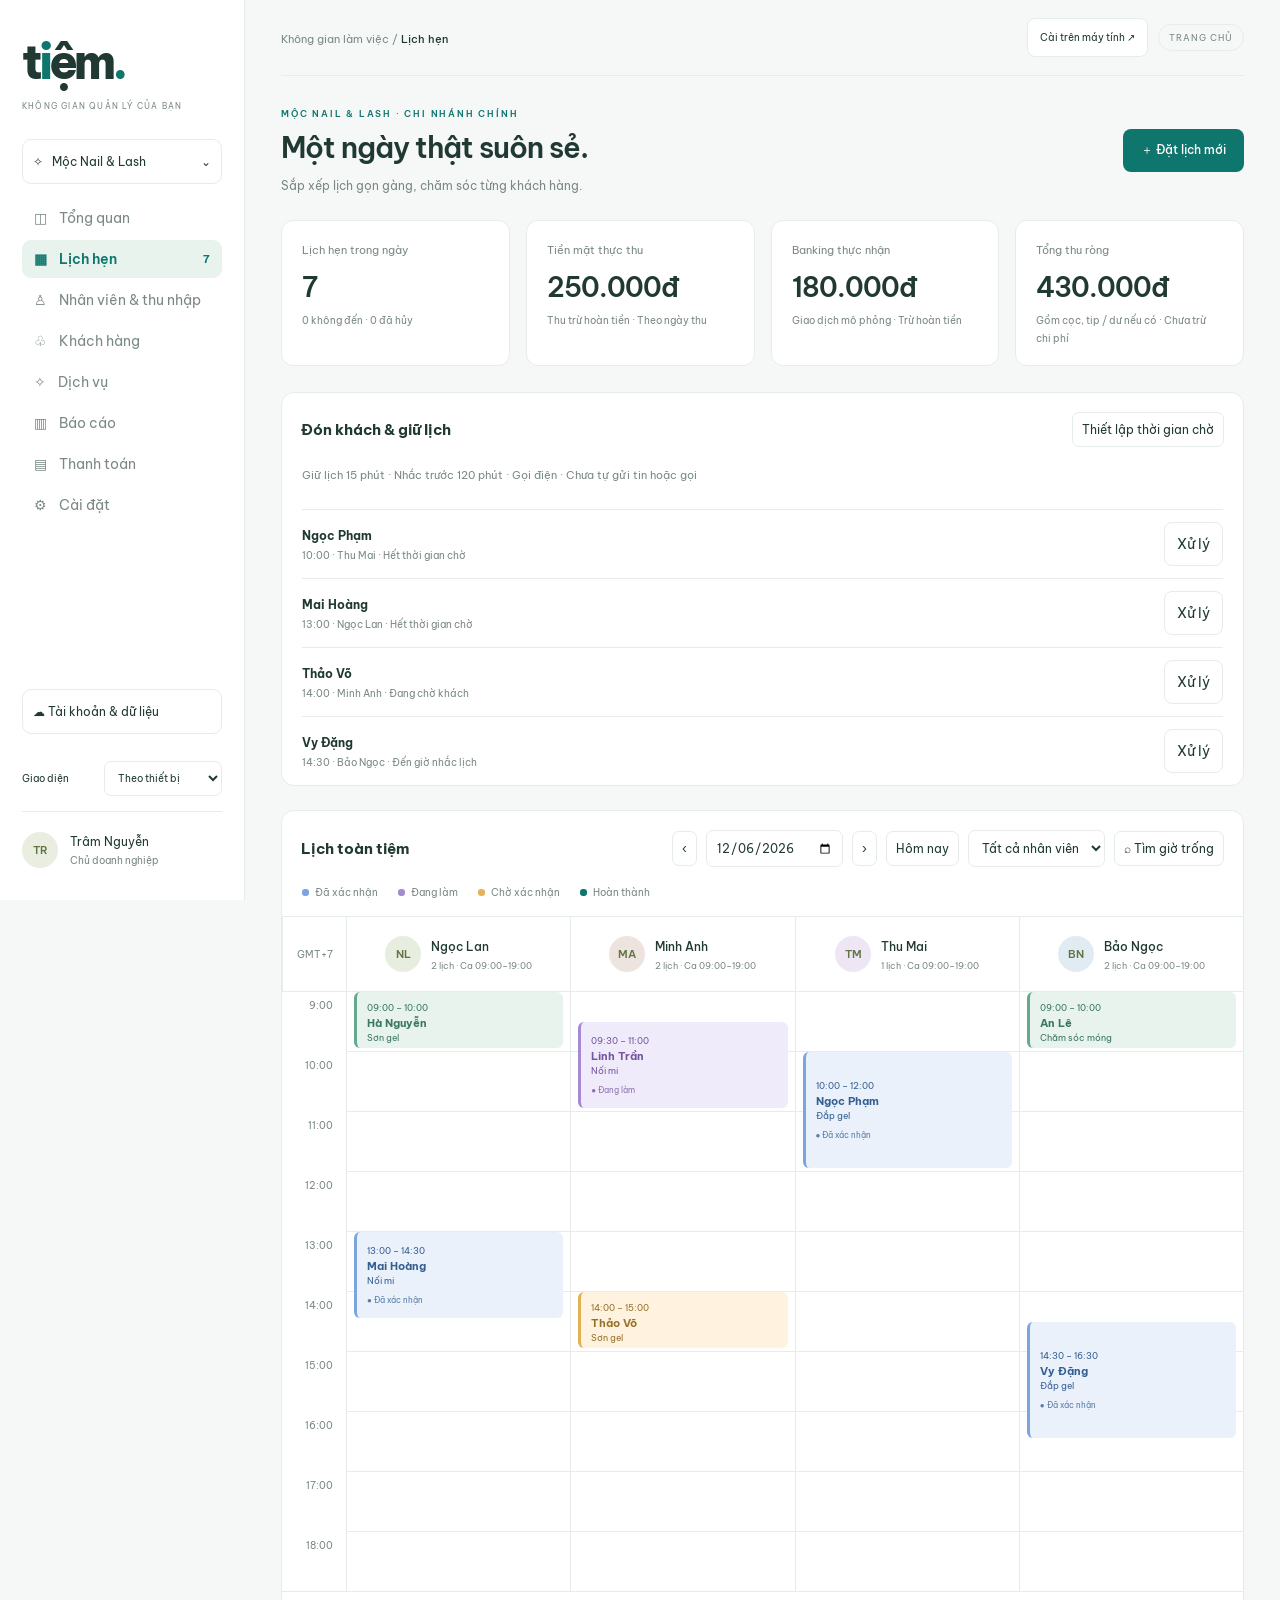
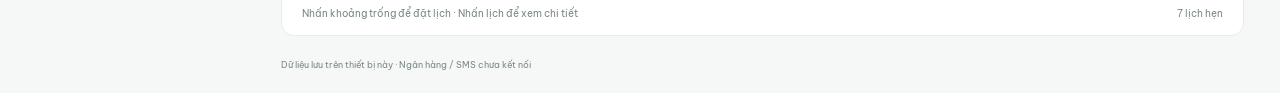
==== public/app.html @ 752a95eb "chore: snapshot before UI/UX redesign" ====
<!doctype html><html lang="vi"><head><meta charset="utf-8"><meta name="viewport" content="width=device-width,initial-scale=1"><meta name="theme-color" content="#0f766e"><link rel="manifest" href="manifest.webmanifest"><link rel="icon" href="icon.svg"><title>Tiệm — Lịch hẹn & vận hành</title><link href="https://fonts.googleapis.com/css2?family=Be+Vietnam+Pro:wght@400;500;600;700;800&display=swap" rel="stylesheet"><link rel="stylesheet" href="style.css"></head><body><aside><a class="brand" href="index.html">t<span>i</span>ệm<span class="dot">.</span></a><small>KHÔNG GIAN QUẢN LÝ CỦA BẠN</small><button class="shop" id="settings">✧ &nbsp; Mộc Nail & Lash <span>⌄</span></button><nav><button data-view="overview">◫ <span>Tổng quan</span></button><button data-view="calendar" class="active">▦ <span>Lịch hẹn</span><b id="count"></b></button><button data-view="staff">♙ <span>Nhân viên & thu nhập</span></button><button data-view="customers">♧ <span>Khách hàng</span></button><button data-view="services">✧ <span>Dịch vụ</span></button><button data-view="reports">▥ <span>Báo cáo</span></button><button data-view="payments">▤ <span>Thanh toán</span></button><button id="openSettings">⚙ <span>Cài đặt</span></button></nav><div class="sidebottom"><button class="shop" id="workspace" style="width:100%;margin-bottom:12px">☁ Tài khoản & dữ liệu</button><div class="help">Một ngày làm việc nhẹ nhàng.<p>Mọi lịch hẹn, cùng một nơi.</p><span>✦</span></div><label>Giao diện <select id="theme"><option value="system">Theo thiết bị</option><option value="light">Sáng</option><option value="dark">Tối</option></select></label><div class="profile"><i>TR</i><div>Trâm Nguyễn<small>Chủ doanh nghiệp</small></div></div></div></aside><main><header><div><span class="crumb">Không gian làm việc / <strong id="breadcrumb">Lịch hẹn</strong></span></div><div style="display:flex;align-items:center;gap:10px"><button type="button" class="secondary" data-install style="font-size:10px">Cài trên máy tính ↗</button><a href="index.html" class="demo" style="text-decoration:none">TRANG CHỦ</a><button class="secondary mobile-account" onclick="document.querySelector('#workspace').click()" aria-label="Tài khoản và dữ liệu">☁</button></div></header><section class="heading"><div><div class="eyebrow">MỘC NAIL & LASH · CHI NHÁNH CHÍNH</div><h1 id="title">Một ngày thật suôn sẻ.</h1><p id="subtitle">Sắp xếp lịch gọn gàng, chăm sóc từng khách hàng.</p></div><button class="primary" id="new">＋ Đặt lịch mới</button></section><div id="content"></div><footer><span id="storageStatus">Dữ liệu trên thiết bị · Chưa kết nối ngân hàng / SMS</span></footer></main><dialog id="modal"><form id="form"><div class="dialoghead"><h2 id="modaltitle">Đặt lịch mới</h2><button type="button" id="close" aria-label="Đóng">✕</button></div><div id="fields"></div><p class="error" id="error" role="alert"></p><div id="actions"></div></form></dialog><script src="app.js"></script><script src="enhancements.js"></script><script src="install.js"></script></body></html>
---- public/style.css ----
:root{--bg:#f6f8f8;--card:#fff;--text:#203932;--muted:#7a8984;--line:#e6ece9;--green:#0f766e;--soft:#e8f3ee;--blue:#eaf1fb;--purple:#f0ebfa;--amber:#fff3df;--shadow:0 12px 50px #15382e0d}*{box-sizing:border-box}body{margin:0;background:var(--bg);color:var(--text);font:14px 'Be Vietnam Pro',sans-serif}button,input,select{font:inherit}button{cursor:pointer;color:inherit}button:focus-visible,a:focus-visible,input:focus-visible,select:focus-visible{outline:3px solid #48b2a9;outline-offset:3px}aside{position:fixed;inset:0 auto 0 0;width:245px;background:var(--card);border-right:1px solid var(--line);padding:32px 22px;display:flex;flex-direction:column}.brand{font-size:47px;font-weight:800;letter-spacing:-4px;text-decoration:none;color:var(--text)}.brand span{color:var(--green)}aside>small{font-size:8px;letter-spacing:1.2px;color:var(--muted);margin:10px 0 28px}.shop{padding:14px 10px;border:1px solid var(--line);background:var(--card);border-radius:9px;font-size:12px;text-align:left}.shop span{float:right}nav{margin-top:28px;display:grid;gap:8px}nav button{border:0;border-radius:9px;background:transparent;text-align:left;padding:14px 12px;display:flex;align-items:center;gap:12px;color:var(--muted)}nav button.active{background:var(--soft);color:var(--green);font-weight:600}nav b{margin-left:auto;font-size:11px}.sidebottom{margin-top:auto;padding-top:30px}.help{position:relative;background:var(--soft);padding:18px 14px;border-radius:12px;font-size:11px}.help p{font-size:10px;color:var(--muted)}.help>span{position:absolute;right:12px;bottom:10px;font-size:25px;color:var(--green)}.sidebottom label{display:flex;justify-content:space-between;font-size:10px;margin:24px 0;align-items:center}.sidebottom select{width:118px;font-size:10px}.profile{display:flex;gap:12px;align-items:center;border-top:1px solid var(--line);padding-top:20px;font-size:12px}.profile small{display:block;font-size:10px;color:var(--muted);margin-top:5px}i.avatar,.profile i{display:inline-grid;place-items:center;border-radius:50%;width:36px;height:36px;font-style:normal;background:#e9eee0;color:#637444;font-size:11px;font-weight:600}main{margin-left:245px;padding:0 36px}header{height:76px;border-bottom:1px solid var(--line);display:flex;align-items:center;justify-content:space-between}.crumb{color:var(--muted);font-size:11px}.crumb strong{color:var(--text);font-weight:500}.demo{font-size:9px;letter-spacing:1px;border:1px solid var(--line);padding:7px 10px;border-radius:20px;color:var(--muted)}.heading{display:flex;justify-content:space-between;align-items:center;padding:32px 0 27px}.eyebrow{font-size:9px;letter-spacing:1.8px;color:var(--green);font-weight:600}h1{font-size:29px;letter-spacing:-1px;font-weight:600;margin:10px 0}.heading p{color:var(--muted);font-size:12px;margin-bottom:0}.primary{background:var(--green);color:white;border:0;border-radius:8px;padding:13px 18px;font-size:12px;font-weight:500}.stats{display:grid;grid-template-columns:repeat(4,1fr);gap:16px;margin-bottom:26px}.stat{background:var(--card);border:1px solid var(--line);border-radius:12px;padding:19px 20px}.stat>span{font-size:11px;color:var(--muted)}.stat strong{display:block;font-size:27px;letter-spacing:-1px;margin:12px 0 6px;font-weight:600}.stat small{font-size:10px;color:var(--muted)}.stat .trend{color:var(--green)}.panel{background:var(--card);border:1px solid var(--line);border-radius:13px;overflow:hidden}.toolbar{display:flex;align-items:center;gap:9px;padding:19px;flex-wrap:wrap}.toolbar h2{font-size:15px;margin:0 auto 0 0}.toolbar button,.toolbar input,.toolbar select,select,input{border:1px solid var(--line);border-radius:7px;padding:9px;background:var(--card);color:var(--text);font-size:12px}.legend{display:flex;gap:20px;padding:0 20px 17px;font-size:10px;color:var(--muted);flex-wrap:wrap}.legend span:before{content:'';display:inline-block;width:7px;height:7px;border-radius:3px;background:var(--green);margin-right:6px}.legend .blue:before{background:#7ca5df}.legend .purple:before{background:#a58ad2}.legend .amber:before{background:#e7b35a}.scroll{overflow:auto}.schedule{min-width:740px;display:grid;grid-template-columns:64px repeat(4,minmax(150px,1fr))}.staffhead{height:75px;display:flex;gap:10px;align-items:center;justify-content:center;border-top:1px solid var(--line);border-left:1px solid var(--line)}.staffhead strong{font-size:12px;font-weight:500}.staffhead small{display:block;color:var(--muted);font-size:9px;margin-top:5px}.timeline,.column{height:600px;position:relative;border-top:1px solid var(--line)}.timeline span{position:absolute;right:13px;font-size:10px;color:var(--muted);transform:translateY(7px)}.column{border-left:1px solid var(--line);background:repeating-linear-gradient(to bottom,transparent 0px,transparent 59px,var(--line) 59px,var(--line) 60px)}.slot{position:absolute;left:0;width:100%;height:60px;border:0;background:transparent}.slot:hover{background:var(--soft)}.booking{position:absolute;left:7px;right:7px;border:0;border-left:3px solid #7ca5df;background:var(--blue);border-radius:6px;text-align:left;padding:9px 10px;overflow:hidden;line-height:1.5;color:#355f91}.booking strong{display:block;font-size:11px}.booking small{font-size:9px;display:block}.booking .status{font-size:8px;margin-top:6px;opacity:.8}.booking.doing{background:var(--purple);border-color:#a58ad2;color:#76549f}.booking.wait{background:var(--amber);border-color:#dfb253;color:#96712a}.booking.done{background:var(--soft);border-color:#65a78f;color:#397762}.schedulefoot{display:flex;justify-content:space-between;padding:15px 20px;font-size:10px;color:var(--muted);border-top:1px solid var(--line)}footer{padding:23px 0;font-size:9px;color:var(--muted)}dialog{background:var(--card);color:var(--text);border:1px solid var(--line);border-radius:16px;padding:25px;width:min(470px,94vw);box-shadow:var(--shadow)}dialog::backdrop{background:#122b2766;backdrop-filter:blur(3px)}.dialoghead{display:flex;align-items:center;justify-content:space-between;margin-bottom:18px}.dialoghead h2{font-size:19px;margin:0}.dialoghead button{border:0;background:none;padding:8px}#fields label{display:grid;gap:7px;font-size:12px;margin:13px 0}#fields input,#fields select{width:100%;padding:12px}#actions{display:flex;gap:8px;flex-wrap:wrap;margin-top:20px}#actions button{flex:1}.secondary{padding:12px;border:1px solid var(--line);background:var(--card);border-radius:8px}.error{color:#c75050;font-size:12px}.detailrow{display:flex;justify-content:space-between;padding:12px 0;border-bottom:1px solid var(--line);font-size:12px}.money{font-size:28px;margin:20px 0;color:var(--green)}.success{padding:20px;border-radius:10px;background:var(--soft);text-align:center}.success h3{color:var(--green)}.tablewrap{overflow:auto}table{border-collapse:collapse;width:100%;min-width:600px}td,th{text-align:left;padding:18px;border-bottom:1px solid var(--line);font-size:12px}th{font-size:10px;color:var(--muted);font-weight:500}td button{background:var(--soft);border:0;color:var(--green);border-radius:5px;padding:8px}.intro{display:grid;grid-template-columns:1.4fr 1fr;gap:20px}.welcome{background:var(--green);color:#fff;border-radius:14px;padding:30px;position:relative;overflow:hidden}.welcome h2{font-size:25px;font-weight:500;max-width:290px;line-height:1.5}.welcome p{font-size:12px;opacity:.8}.welcome:after{content:'✳';position:absolute;font-size:180px;right:10px;bottom:-60px;color:#ffffff15}.next{padding:24px}.next h3{font-size:15px;margin-top:0}.next p{color:var(--muted);font-size:12px}.avail{margin-top:22px;padding:22px}.avail h3{font-size:14px;margin-top:0}.chips{display:flex;gap:10px;flex-wrap:wrap}.chips button{padding:12px;background:var(--soft);color:var(--green);border:1px solid var(--line);border-radius:7px}.viewnote{font-size:11px;color:var(--muted);padding:0 20px 16px}[data-theme=dark]{--bg:#111e1c;--card:#192926;--text:#e1ede8;--muted:#99ada4;--line:#2b3d37;--green:#51b9a8;--soft:#223e34;--blue:#22364b;--purple:#362c47;--amber:#443b25}.primary{color:#fff}[data-theme=dark] .booking{color:#b2d1f6}[data-theme=dark] .booking.doing{color:#dbc2fc}[data-theme=dark] .booking.wait{color:#f1d18d}[data-theme=dark] .booking.done{color:#a9d9be}@media(min-width:1500px){main{max-width:1700px;margin-right:auto;padding:0 55px}}@media(max-width:1000px){aside{width:195px;padding:26px 16px}main{margin-left:195px;padding:0 22px}.stats{gap:9px}.stat{padding:15px}.stat strong{font-size:23px}.heading h1{font-size:25px}}@media(max-width:700px){aside{inset:auto 0 0;width:100%;height:65px;padding:0;z-index:10;border-top:1px solid var(--line);border-right:0}aside>.brand,aside>small,.shop,.sidebottom{display:none}nav{margin:0;display:flex;height:100%;justify-content:space-around;gap:0}nav button{font-size:19px;display:flex;flex-direction:column;gap:3px;padding:9px 7px;border-radius:0}nav button span{font-size:8px}nav b{display:none}main{margin-left:0;padding:0 16px 65px}header{height:58px}.crumb{font-size:9px}.demo{font-size:7px}.heading{padding:24px 0;align-items:flex-start;gap:10px}.eyebrow{font-size:8px;letter-spacing:1px}.heading h1{font-size:23px}.heading p{font-size:10px;line-height:1.7}.heading>.primary{font-size:0;padding:10px 13px}.heading>.primary:after{content:'＋';font-size:24px}.stats{grid-template-columns:1fr 1fr;gap:10px;margin-bottom:18px}.stat{padding:15px}.stat strong{font-size:25px}.toolbar{padding:14px;gap:7px}.toolbar h2{width:100%;margin-bottom:7px}.legend{padding:0 14px 14px;gap:12px;font-size:9px}.schedulefoot{font-size:8px;padding:12px}.intro{grid-template-columns:1fr}.welcome{padding:22px}.welcome h2{font-size:22px}.theme-mobile{display:block!important}.toolbar input{max-width:140px}}
.attendance{margin-bottom:24px}.attendance .toolbar{padding-bottom:10px}.attendance-list{padding:0 20px}.attendance-item{display:flex;justify-content:space-between;align-items:center;gap:15px;border-top:1px solid var(--line);padding:12px 0}.attendance-item strong{font-size:12px}.attendance-item small{display:block;color:var(--muted);font-size:10px;margin-top:5px}.attendance details{margin:0 20px 15px;font-size:11px}.attendance-detail{background:var(--bg);padding:12px;border-radius:8px;font-size:11px}.attendance-detail .viewnote{padding:0;margin-top:12px}.attendance-detail button{font-size:10px}.attendance-detail p{line-height:1.7}
nav{gap:3px;margin-top:15px}nav button{padding:10px 12px}.help{display:none}.fieldgrid{display:grid;grid-template-columns:1fr 1fr;gap:12px}.checks{display:flex;flex-wrap:wrap;gap:8px}.checks label{display:flex!important;align-items:center;margin:0!important;background:var(--bg);padding:8px;border-radius:6px}.checks input{width:auto!important}textarea{font:inherit;color:var(--text);border:1px solid var(--line);background:var(--card);border-radius:7px;min-height:90px;padding:10px;resize:vertical}.reporttotals{display:grid;grid-template-columns:repeat(3,1fr);gap:20px;padding:20px}.reporttotals>div{font-size:11px;color:var(--muted)}.reporttotals strong{font-size:23px;display:block;color:var(--text);margin-top:10px}.signin{display:inline-block;color:white;text-decoration:none}#toast{position:fixed;bottom:25px;right:25px;max-width:380px;background:var(--text);color:var(--card);padding:15px 20px;border-radius:9px;font-size:12px;z-index:100;box-shadow:var(--shadow)}.offshift{background:repeating-linear-gradient(45deg,transparent,transparent 5px,var(--line) 5px,var(--line) 6px)}.mobile-account{display:none}.sidebottom{padding-top:15px}.sidebottom label{margin:15px 0}#workspace{overflow:hidden;text-overflow:ellipsis;white-space:nowrap}@media(max-width:700px){nav{overflow-x:auto;justify-content:flex-start}nav button{min-width:72px;flex-shrink:0;font-size:18px;padding:9px 6px}nav button span{font-size:8px}.mobile-account{display:inline-block}.reporttotals{grid-template-columns:1fr;padding:18px;gap:15px}.reporttotals strong{font-size:22px}.fieldgrid{grid-template-columns:1fr}#toast{bottom:80px;right:15px;left:15px;max-width:none}#fields .checks{gap:5px}.demo{font-size:7px}.profile{padding-top:12px}}

aside{overflow-y:auto}@media(max-width:700px){aside{overflow-y:visible}}
@media(max-width:700px){nav{margin:0;gap:0;height:100%}nav button{line-height:1.5}.sidebottom{display:none}}
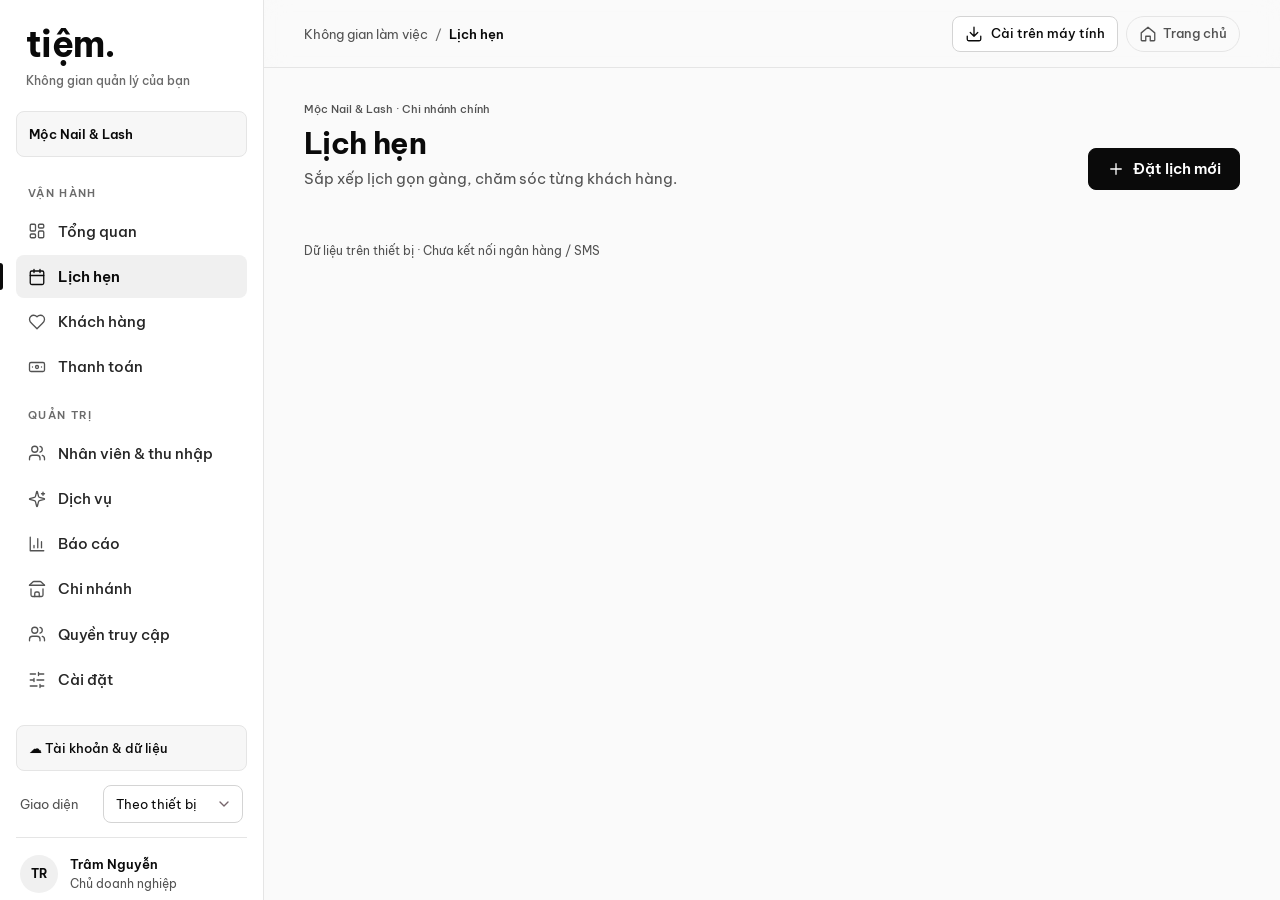
==== commit e3c36285: "style: monochrome black & white redesign, remove decorative styling" ====
--- a/public/app.html
+++ b/public/app.html
@@ -1 +1,143 @@
-<!doctype html><html lang="vi"><head><meta charset="utf-8"><meta name="viewport" content="width=device-width,initial-scale=1"><meta name="theme-color" content="#0f766e"><link rel="manifest" href="manifest.webmanifest"><link rel="icon" href="icon.svg"><title>Tiệm — Lịch hẹn & vận hành</title><link href="https://fonts.googleapis.com/css2?family=Be+Vietnam+Pro:wght@400;500;600;700;800&display=swap" rel="stylesheet"><link rel="stylesheet" href="style.css"></head><body><aside><a class="brand" href="index.html">t<span>i</span>ệm<span class="dot">.</span></a><small>KHÔNG GIAN QUẢN LÝ CỦA BẠN</small><button class="shop" id="settings">✧ &nbsp; Mộc Nail & Lash <span>⌄</span></button><nav><button data-view="overview">◫ <span>Tổng quan</span></button><button data-view="calendar" class="active">▦ <span>Lịch hẹn</span><b id="count"></b></button><button data-view="staff">♙ <span>Nhân viên & thu nhập</span></button><button data-view="customers">♧ <span>Khách hàng</span></button><button data-view="services">✧ <span>Dịch vụ</span></button><button data-view="reports">▥ <span>Báo cáo</span></button><button data-view="payments">▤ <span>Thanh toán</span></button><button id="openSettings">⚙ <span>Cài đặt</span></button></nav><div class="sidebottom"><button class="shop" id="workspace" style="width:100%;margin-bottom:12px">☁ Tài khoản & dữ liệu</button><div class="help">Một ngày làm việc nhẹ nhàng.<p>Mọi lịch hẹn, cùng một nơi.</p><span>✦</span></div><label>Giao diện <select id="theme"><option value="system">Theo thiết bị</option><option value="light">Sáng</option><option value="dark">Tối</option></select></label><div class="profile"><i>TR</i><div>Trâm Nguyễn<small>Chủ doanh nghiệp</small></div></div></div></aside><main><header><div><span class="crumb">Không gian làm việc / <strong id="breadcrumb">Lịch hẹn</strong></span></div><div style="display:flex;align-items:center;gap:10px"><button type="button" class="secondary" data-install style="font-size:10px">Cài trên máy tính ↗</button><a href="index.html" class="demo" style="text-decoration:none">TRANG CHỦ</a><button class="secondary mobile-account" onclick="document.querySelector('#workspace').click()" aria-label="Tài khoản và dữ liệu">☁</button></div></header><section class="heading"><div><div class="eyebrow">MỘC NAIL & LASH · CHI NHÁNH CHÍNH</div><h1 id="title">Một ngày thật suôn sẻ.</h1><p id="subtitle">Sắp xếp lịch gọn gàng, chăm sóc từng khách hàng.</p></div><button class="primary" id="new">＋ Đặt lịch mới</button></section><div id="content"></div><footer><span id="storageStatus">Dữ liệu trên thiết bị · Chưa kết nối ngân hàng / SMS</span></footer></main><dialog id="modal"><form id="form"><div class="dialoghead"><h2 id="modaltitle">Đặt lịch mới</h2><button type="button" id="close" aria-label="Đóng">✕</button></div><div id="fields"></div><p class="error" id="error" role="alert"></p><div id="actions"></div></form></dialog><script src="app.js"></script><script src="enhancements.js"></script><script src="install.js"></script></body></html>
+<!doctype html>
+<html lang="vi">
+<head>
+  <meta charset="utf-8">
+  <meta name="viewport" content="width=device-width,initial-scale=1,viewport-fit=cover">
+  <meta name="theme-color" content="#fafafa" media="(prefers-color-scheme: light)">
+  <meta name="theme-color" content="#0a0a0a" media="(prefers-color-scheme: dark)">
+  <link rel="manifest" href="manifest.webmanifest">
+  <link rel="icon" href="icon.svg">
+  <title>Tiệm — Lịch hẹn &amp; vận hành</title>
+  <link rel="preconnect" href="https://fonts.googleapis.com">
+  <link rel="preconnect" href="https://fonts.gstatic.com" crossorigin>
+  <link href="https://fonts.googleapis.com/css2?family=Be+Vietnam+Pro:wght@400;500;600;700&display=swap" rel="stylesheet">
+  <link rel="stylesheet" href="theme.css">
+  <link rel="stylesheet" href="style.css">
+</head>
+<body>
+  <!-- Bộ icon (Lucide, MIT) -->
+  <svg width="0" height="0" style="position:absolute" aria-hidden="true">
+    <symbol id="i-overview" viewBox="0 0 24 24"><rect x="3" y="3" width="7" height="9" rx="1.5"/><rect x="14" y="3" width="7" height="5" rx="1.5"/><rect x="14" y="12" width="7" height="9" rx="1.5"/><rect x="3" y="16" width="7" height="5" rx="1.5"/></symbol>
+    <symbol id="i-calendar" viewBox="0 0 24 24"><rect x="3" y="4" width="18" height="18" rx="2"/><path d="M16 2v4M8 2v4M3 10h18"/></symbol>
+    <symbol id="i-users" viewBox="0 0 24 24"><path d="M16 21v-2a4 4 0 0 0-4-4H6a4 4 0 0 0-4 4v2"/><circle cx="9" cy="7" r="4"/><path d="M22 21v-2a4 4 0 0 0-3-3.87M16 3.13a4 4 0 0 1 0 7.75"/></symbol>
+    <symbol id="i-heart" viewBox="0 0 24 24"><path d="M19 14c1.49-1.46 3-3.21 3-5.5A5.5 5.5 0 0 0 16.5 3c-1.76 0-3 .5-4.5 2-1.5-1.5-2.74-2-4.5-2A5.5 5.5 0 0 0 2 8.5c0 2.3 1.5 4.05 3 5.5l7 7Z"/></symbol>
+    <symbol id="i-sparkles" viewBox="0 0 24 24"><path d="M9.94 15.5a2 2 0 0 0-1.44-1.44l-6.13-1.58a.5.5 0 0 1 0-.96L8.5 9.94A2 2 0 0 0 9.94 8.5l1.58-6.14a.5.5 0 0 1 .96 0l1.58 6.14a2 2 0 0 0 1.44 1.44l6.13 1.58a.5.5 0 0 1 0 .96l-6.13 1.58a2 2 0 0 0-1.44 1.44l-1.58 6.14a.5.5 0 0 1-.96 0z"/><path d="M20 3v4M22 5h-4"/></symbol>
+    <symbol id="i-chart" viewBox="0 0 24 24"><path d="M3 3v18h18"/><path d="M18 17V9M13 17V5M8 17v-3"/></symbol>
+    <symbol id="i-wallet" viewBox="0 0 24 24"><rect x="2" y="6" width="20" height="12" rx="2"/><circle cx="12" cy="12" r="2"/><path d="M6 12h.01M18 12h.01"/></symbol>
+    <symbol id="i-settings" viewBox="0 0 24 24"><path d="M21 4h-7M10 4H3M21 12h-9M8 12H3M21 20h-5M12 20H3M14 2v4M8 10v4M16 18v4"/></symbol>
+    <symbol id="i-cloud" viewBox="0 0 24 24"><path d="M17.5 19H9a7 7 0 1 1 6.71-9h1.79a4.5 4.5 0 1 1 0 9Z"/></symbol>
+    <symbol id="i-plus" viewBox="0 0 24 24"><path d="M5 12h14M12 5v14"/></symbol>
+    <symbol id="i-grid" viewBox="0 0 24 24"><rect x="3" y="3" width="7" height="7" rx="1.5"/><rect x="14" y="3" width="7" height="7" rx="1.5"/><rect x="14" y="14" width="7" height="7" rx="1.5"/><rect x="3" y="14" width="7" height="7" rx="1.5"/></symbol>
+    <symbol id="i-x" viewBox="0 0 24 24"><path d="M18 6 6 18M6 6l12 12"/></symbol>
+    <symbol id="i-store" viewBox="0 0 24 24"><path d="m2 7 4.41-4.41A2 2 0 0 1 7.83 2h8.34a2 2 0 0 1 1.42.59L22 7"/><path d="M4 12v8a2 2 0 0 0 2 2h12a2 2 0 0 0 2-2v-8"/><path d="M15 22v-4a2 2 0 0 0-2-2h-2a2 2 0 0 0-2 2v4M2 7h20"/></symbol>
+    <symbol id="i-chevron" viewBox="0 0 24 24"><path d="m6 9 6 6 6-6"/></symbol>
+    <symbol id="i-home" viewBox="0 0 24 24"><path d="M3 10.5 12 3l9 7.5V20a1 1 0 0 1-1 1h-5v-6H9v6H4a1 1 0 0 1-1-1z"/></symbol>
+    <symbol id="i-download" viewBox="0 0 24 24"><path d="M21 15v4a2 2 0 0 1-2 2H5a2 2 0 0 1-2-2v-4M7 10l5 5 5-5M12 15V3"/></symbol>
+    <symbol id="i-sun" viewBox="0 0 24 24"><circle cx="12" cy="12" r="4"/><path d="M12 2v2M12 20v2M4.93 4.93l1.41 1.41M17.66 17.66l1.41 1.41M2 12h2M20 12h2M6.34 17.66l-1.41 1.41M19.07 4.93l-1.41 1.41"/></symbol>
+    <symbol id="i-moon" viewBox="0 0 24 24"><path d="M12 3a6 6 0 0 0 9 9 9 9 0 1 1-9-9Z"/></symbol>
+    <symbol id="i-check" viewBox="0 0 24 24"><path d="M20 6 9 17l-5-5"/></symbol>
+    <symbol id="i-alert" viewBox="0 0 24 24"><circle cx="12" cy="12" r="10"/><path d="M12 8v4M12 16h.01"/></symbol>
+    <symbol id="i-info" viewBox="0 0 24 24"><circle cx="12" cy="12" r="10"/><path d="M12 16v-4M12 8h.01"/></symbol>
+  </svg>
+
+  <aside>
+    <a class="brand" href="index.html" aria-label="Tiệm — về trang chủ">tiệm<span class="dot">.</span></a>
+    <small>Không gian quản lý của bạn</small>
+    <button class="shop" id="settings">Mộc Nail &amp; Lash</button>
+
+    <nav aria-label="Điều hướng chính">
+      <div class="nav-label">Vận hành</div>
+      <button data-view="overview"><svg class="icon"><use href="#i-overview"/></svg><span>Tổng quan</span></button>
+      <button data-view="calendar" class="active"><svg class="icon"><use href="#i-calendar"/></svg><span>Lịch hẹn</span><b id="count"></b></button>
+      <button class="nav-fab" id="navNew" type="button" aria-label="Đặt lịch mới"><svg class="icon icon-lg"><use href="#i-plus"/></svg></button>
+      <button data-view="customers"><svg class="icon"><use href="#i-heart"/></svg><span>Khách hàng</span></button>
+      <button data-view="payments" class="nav-secondary"><svg class="icon"><use href="#i-wallet"/></svg><span>Thanh toán</span></button>
+      <div class="nav-label">Quản trị</div>
+      <button data-view="staff" class="nav-secondary"><svg class="icon"><use href="#i-users"/></svg><span>Nhân viên &amp; thu nhập</span></button>
+      <button data-view="services" class="nav-secondary"><svg class="icon"><use href="#i-sparkles"/></svg><span>Dịch vụ</span></button>
+      <button data-view="reports" class="nav-secondary"><svg class="icon"><use href="#i-chart"/></svg><span>Báo cáo</span></button>
+      <button data-view="branches" class="nav-secondary"><svg class="icon"><use href="#i-store"/></svg><span>Chi nhánh</span></button><button data-view="team" class="nav-secondary"><svg class="icon"><use href="#i-users"/></svg><span>Quyền truy cập</span></button><button id="openSettings" class="nav-secondary"><svg class="icon"><use href="#i-settings"/></svg><span>Cài đặt</span></button>
+      <button class="nav-more" id="navMore" type="button" aria-haspopup="dialog" aria-controls="moreSheet"><svg class="icon"><use href="#i-grid"/></svg><span>Thêm</span></button>
+    </nav>
+
+    <div class="sidebottom">
+      <button class="shop" id="workspace">☁ Tài khoản &amp; dữ liệu</button>
+      <label>Giao diện
+        <select id="theme">
+          <option value="system">Theo thiết bị</option>
+          <option value="light">Sáng</option>
+          <option value="dark">Tối</option>
+        </select>
+      </label>
+      <div class="profile">
+        <i>TR</i>
+        <div>Trâm Nguyễn<small>Chủ doanh nghiệp</small></div>
+      </div>
+    </div>
+  </aside>
+
+  <main>
+    <header>
+      <div>
+        <span class="crumb">Không gian làm việc <span aria-hidden="true">/</span> <strong id="breadcrumb">Lịch hẹn</strong></span>
+      </div>
+      <div class="header-actions">
+        <button type="button" class="secondary small" data-install><svg class="icon"><use href="#i-download"/></svg><span>Cài trên máy tính</span></button>
+        <a href="index.html" class="demo"><svg class="icon"><use href="#i-home"/></svg><span>Trang chủ</span></a>
+        <button class="secondary small mobile-account" onclick="document.querySelector('#workspace').click()" aria-label="Tài khoản và dữ liệu"><svg class="icon"><use href="#i-cloud"/></svg></button>
+      </div>
+    </header>
+
+    <section class="heading">
+      <div>
+        <div class="eyebrow">Mộc Nail &amp; Lash · Chi nhánh chính</div>
+        <h1 id="title">Lịch hẹn</h1>
+        <p id="subtitle">Sắp xếp lịch gọn gàng, chăm sóc từng khách hàng.</p>
+      </div>
+      <button class="primary" id="new"><svg class="icon"><use href="#i-plus"/></svg>Đặt lịch mới</button>
+    </section>
+
+    <div id="content"></div>
+
+    <footer>
+      <span id="storageStatus">Dữ liệu trên thiết bị · Chưa kết nối ngân hàng / SMS</span>
+    </footer>
+  </main>
+
+  <!-- Sheet "Thêm" cho mobile -->
+  <div class="sheet-backdrop" id="moreBackdrop" hidden></div>
+  <div class="sheet" id="moreSheet" role="dialog" aria-modal="true" aria-label="Các mục khác" hidden>
+    <div class="sheet-handle" aria-hidden="true"></div>
+    <div class="sheet-head">
+      <strong>Các mục khác</strong>
+      <button type="button" class="icon-btn" id="moreClose" aria-label="Đóng"><svg class="icon"><use href="#i-x"/></svg></button>
+    </div>
+    <div class="sheet-grid">
+      <button data-view="payments"><svg class="icon icon-lg"><use href="#i-wallet"/></svg><span>Thanh toán</span></button>
+      <button data-view="staff"><svg class="icon icon-lg"><use href="#i-users"/></svg><span>Nhân viên</span></button>
+      <button data-view="services"><svg class="icon icon-lg"><use href="#i-sparkles"/></svg><span>Dịch vụ</span></button>
+      <button data-view="reports"><svg class="icon icon-lg"><use href="#i-chart"/></svg><span>Báo cáo</span></button>
+      <button data-view="branches"><svg class="icon icon-lg"><use href="#i-store"/></svg><span>Chi nhánh</span></button><button data-view="team"><svg class="icon icon-lg"><use href="#i-users"/></svg><span>Quyền truy cập</span></button><button type="button" onclick="configureBookingPage()"><svg class="icon icon-lg"><use href="#i-calendar"/></svg><span>Trang đặt lịch</span></button><button type="button" data-sheet-action="settings"><svg class="icon icon-lg"><use href="#i-settings"/></svg><span>Cài đặt</span></button>
+      <button type="button" data-sheet-action="account"><svg class="icon icon-lg"><use href="#i-cloud"/></svg><span>Tài khoản</span></button>
+    </div>
+    <button type="button" class="sheet-theme" data-sheet-action="theme">
+      <svg class="icon icon-sun"><use href="#i-sun"/></svg><svg class="icon icon-moon"><use href="#i-moon"/></svg>
+      <span>Đổi giao diện sáng / tối</span>
+    </button>
+  </div>
+
+  <dialog id="modal">
+    <form id="form">
+      <div class="dialoghead">
+        <h2 id="modaltitle">Đặt lịch mới</h2>
+        <button type="button" id="close" class="icon-btn" aria-label="Đóng"><svg class="icon"><use href="#i-x"/></svg></button>
+      </div>
+      <div id="fields"></div>
+      <p class="error" id="error" role="alert"></p>
+      <div id="actions"></div>
+    </form>
+  </dialog>
+
+  <script src="app-bootstrap.js"></script>
+</body>
+</html>
--- a/public/theme.css
+++ b/public/theme.css
@@ -0,0 +1,175 @@
+/* ==========================================================================
+   Tiệm — Design tokens (Monochrome: đen · trắng · xám)
+   Dùng chung cho trang chủ (home.css), app quản lý (style.css) và styleguide.
+   Chỉ sửa màu / font / bo góc tại file này.
+   Màu duy nhất ngoài thang xám là màu trạng thái (đã làm dịu) cho chip nghiệp vụ.
+   ========================================================================== */
+
+:root {
+  color-scheme: light;
+
+  /* ---- Nền & bề mặt ---- */
+  --bg: #fafafa;
+  --bg-subtle: #f4f4f5;
+  --surface: #ffffff;
+  --surface-2: #f7f7f7;
+  --overlay: rgba(10, 10, 10, 0.45);
+
+  /* ---- Chữ ---- */
+  --ink: #0a0a0a;
+  --ink-2: #262626;
+  --muted: #525252;
+  --faint: #6b6b6b;
+
+  /* ---- Viền ---- */
+  --line: #e5e5e5;
+  --line-strong: #d4d4d4;
+
+  /* ---- Thương hiệu: đen ---- */
+  --primary: #0a0a0a;
+  --primary-hover: #2b2b2b;
+  --primary-soft: #f0f0f0;
+  --primary-softer: #f7f7f7;
+  --work-bg: #e9e9e9; --work-ink: #171717;
+  --primary-ink: #0a0a0a;
+  --on-primary: #ffffff;
+  --primary-deep: #0a0a0a;
+
+  --accent: #404040;
+  --accent-soft: #f2f2f2;
+  --accent-ink: #262626;
+
+  /* ---- Màu ngữ nghĩa (dịu): nền / viền / chữ ---- */
+  --success-bg: #eef5f0; --success: #4d8a65; --success-ink: #2f5e42;
+  --info-bg: #f0f0f0;    --info: #6b6b6b;    --info-ink: #333333;
+  --warning-bg: #f8f3e8; --warning: #a8843f; --warning-ink: #6b5222;
+  --danger-bg: #f9eeed;  --danger: #b5544c;  --danger-ink: #8a332c;
+  --neutral-bg: #f2f2f2; --neutral: #a3a3a3; --neutral-ink: #525252;
+
+  /* ---- Avatar nhân viên (các sắc xám) ---- */
+  --av-1-bg: #0a0a0a; --av-1: #ffffff;
+  --av-2-bg: #e5e5e5; --av-2: #171717;
+  --av-3-bg: #525252; --av-3: #ffffff;
+  --av-4-bg: #f4f4f5; --av-4: #404040;
+
+  /* ---- Typography ---- */
+  --font-body: 'Be Vietnam Pro', system-ui, -apple-system, 'Segoe UI', Roboto, sans-serif;
+  --font-display: 'Be Vietnam Pro', system-ui, -apple-system, 'Segoe UI', sans-serif;
+
+  --fs-2xs: 11px;  /* chỉ dùng cho nhãn IN HOA có giãn chữ */
+  --fs-xs: 12px;
+  --fs-sm: 13px;
+  --fs-md: 15px;
+  --fs-lg: 16px;
+  --fs-xl: 18px;
+  --fs-2xl: 20px;
+  --fs-3xl: 24px;
+  --fs-4xl: 30px;
+  --fs-5xl: 38px;
+  --fs-6xl: 48px;
+
+  /* ---- Spacing (thang 4px) ---- */
+  --sp-1: 4px;  --sp-2: 8px;  --sp-3: 12px; --sp-4: 16px; --sp-5: 20px;
+  --sp-6: 24px; --sp-7: 32px; --sp-8: 40px; --sp-9: 56px; --sp-10: 80px;
+
+  /* ---- Bo góc (vừa phải, không bo tròn quá) ---- */
+  --r-sm: 6px;
+  --r-md: 8px;
+  --r-lg: 12px;
+  --r-xl: 16px;
+  --r-full: 999px;
+
+  /* ---- Đổ bóng (trung tính, rất nhẹ) ---- */
+  --shadow-sm: 0 1px 2px rgba(0, 0, 0, 0.05);
+  --shadow-md: 0 4px 12px -4px rgba(0, 0, 0, 0.08);
+  --shadow-lg: 0 12px 32px -12px rgba(0, 0, 0, 0.14);
+  --ring: 0 0 0 3px rgba(10, 10, 10, 0.18);
+
+  --ease: cubic-bezier(0.2, 0.7, 0.2, 1);
+
+  /* ---- Alias tương thích tên biến cũ ---- */
+  --card: var(--surface);
+  --text: var(--ink);
+  --green: var(--primary);
+  --soft: var(--primary-soft);
+  --pale: var(--primary-soft);
+  --warm: var(--accent-soft);
+  --blue: var(--info-bg);
+  --purple: var(--primary-soft);
+  --amber: var(--warning-bg);
+  --shadow: var(--shadow-lg);
+}
+
+[data-theme='dark'] {
+  color-scheme: dark;
+
+  --bg: #0a0a0a;
+  --bg-subtle: #111111;
+  --surface: #141414;
+  --surface-2: #1a1a1a;
+  --overlay: rgba(0, 0, 0, 0.65);
+
+  --ink: #fafafa;
+  --ink-2: #e5e5e5;
+  --muted: #a3a3a3;
+  --faint: #8f8f8f;
+
+  --line: #262626;
+  --line-strong: #3d3d3d;
+
+  --primary: #fafafa;
+  --primary-hover: #e0e0e0;
+  --primary-soft: #222222;
+  --primary-softer: #1a1a1a;
+  --work-bg: #2a2a2a; --work-ink: #f5f5f5;
+  --primary-ink: #fafafa;
+  --on-primary: #0a0a0a;
+  --primary-deep: #000000;
+
+  --accent: #d4d4d4;
+  --accent-soft: #1f1f1f;
+  --accent-ink: #e5e5e5;
+
+  --success-bg: #16231b; --success: #6fae87; --success-ink: #a8d4b8;
+  --info-bg: #1f1f1f;    --info: #a3a3a3;    --info-ink: #d4d4d4;
+  --warning-bg: #2a2416; --warning: #c9a35a; --warning-ink: #e6d09e;
+  --danger-bg: #2c1817;  --danger: #d27a72;  --danger-ink: #efb4ae;
+  --neutral-bg: #1f1f1f; --neutral: #737373; --neutral-ink: #c4c4c4;
+
+  --av-1-bg: #fafafa; --av-1: #0a0a0a;
+  --av-2-bg: #333333; --av-2: #fafafa;
+  --av-3-bg: #a3a3a3; --av-3: #0a0a0a;
+  --av-4-bg: #1f1f1f; --av-4: #d4d4d4;
+
+  --shadow-sm: 0 1px 2px rgba(0, 0, 0, 0.4);
+  --shadow-md: 0 4px 12px -4px rgba(0, 0, 0, 0.6);
+  --shadow-lg: 0 12px 32px -12px rgba(0, 0, 0, 0.8);
+  --ring: 0 0 0 3px rgba(250, 250, 250, 0.25);
+}
+
+/* ---- Icon SVG dùng chung ---- */
+.icon {
+  width: 18px;
+  height: 18px;
+  flex: none;
+  stroke: currentColor;
+  fill: none;
+  stroke-width: 1.75;
+  stroke-linecap: round;
+  stroke-linejoin: round;
+  vertical-align: -0.2em;
+}
+.icon-lg { width: 22px; height: 22px; }
+
+.visually-hidden {
+  position: absolute !important;
+  width: 1px; height: 1px;
+  overflow: hidden;
+  clip: rect(0 0 0 0);
+  white-space: nowrap;
+}
+
+@media (prefers-reduced-motion: reduce) {
+  html { scroll-behavior: auto !important; }
+  *, *::before, *::after { transition: none !important; animation: none !important; }
+}
--- a/public/style.css
+++ b/public/style.css
@@ -1,6 +1,817 @@
-:root{--bg:#f6f8f8;--card:#fff;--text:#203932;--muted:#7a8984;--line:#e6ece9;--green:#0f766e;--soft:#e8f3ee;--blue:#eaf1fb;--purple:#f0ebfa;--amber:#fff3df;--shadow:0 12px 50px #15382e0d}*{box-sizing:border-box}body{margin:0;background:var(--bg);color:var(--text);font:14px 'Be Vietnam Pro',sans-serif}button,input,select{font:inherit}button{cursor:pointer;color:inherit}button:focus-visible,a:focus-visible,input:focus-visible,select:focus-visible{outline:3px solid #48b2a9;outline-offset:3px}aside{position:fixed;inset:0 auto 0 0;width:245px;background:var(--card);border-right:1px solid var(--line);padding:32px 22px;display:flex;flex-direction:column}.brand{font-size:47px;font-weight:800;letter-spacing:-4px;text-decoration:none;color:var(--text)}.brand span{color:var(--green)}aside>small{font-size:8px;letter-spacing:1.2px;color:var(--muted);margin:10px 0 28px}.shop{padding:14px 10px;border:1px solid var(--line);background:var(--card);border-radius:9px;font-size:12px;text-align:left}.shop span{float:right}nav{margin-top:28px;display:grid;gap:8px}nav button{border:0;border-radius:9px;background:transparent;text-align:left;padding:14px 12px;display:flex;align-items:center;gap:12px;color:var(--muted)}nav button.active{background:var(--soft);color:var(--green);font-weight:600}nav b{margin-left:auto;font-size:11px}.sidebottom{margin-top:auto;padding-top:30px}.help{position:relative;background:var(--soft);padding:18px 14px;border-radius:12px;font-size:11px}.help p{font-size:10px;color:var(--muted)}.help>span{position:absolute;right:12px;bottom:10px;font-size:25px;color:var(--green)}.sidebottom label{display:flex;justify-content:space-between;font-size:10px;margin:24px 0;align-items:center}.sidebottom select{width:118px;font-size:10px}.profile{display:flex;gap:12px;align-items:center;border-top:1px solid var(--line);padding-top:20px;font-size:12px}.profile small{display:block;font-size:10px;color:var(--muted);margin-top:5px}i.avatar,.profile i{display:inline-grid;place-items:center;border-radius:50%;width:36px;height:36px;font-style:normal;background:#e9eee0;color:#637444;font-size:11px;font-weight:600}main{margin-left:245px;padding:0 36px}header{height:76px;border-bottom:1px solid var(--line);display:flex;align-items:center;justify-content:space-between}.crumb{color:var(--muted);font-size:11px}.crumb strong{color:var(--text);font-weight:500}.demo{font-size:9px;letter-spacing:1px;border:1px solid var(--line);padding:7px 10px;border-radius:20px;color:var(--muted)}.heading{display:flex;justify-content:space-between;align-items:center;padding:32px 0 27px}.eyebrow{font-size:9px;letter-spacing:1.8px;color:var(--green);font-weight:600}h1{font-size:29px;letter-spacing:-1px;font-weight:600;margin:10px 0}.heading p{color:var(--muted);font-size:12px;margin-bottom:0}.primary{background:var(--green);color:white;border:0;border-radius:8px;padding:13px 18px;font-size:12px;font-weight:500}.stats{display:grid;grid-template-columns:repeat(4,1fr);gap:16px;margin-bottom:26px}.stat{background:var(--card);border:1px solid var(--line);border-radius:12px;padding:19px 20px}.stat>span{font-size:11px;color:var(--muted)}.stat strong{display:block;font-size:27px;letter-spacing:-1px;margin:12px 0 6px;font-weight:600}.stat small{font-size:10px;color:var(--muted)}.stat .trend{color:var(--green)}.panel{background:var(--card);border:1px solid var(--line);border-radius:13px;overflow:hidden}.toolbar{display:flex;align-items:center;gap:9px;padding:19px;flex-wrap:wrap}.toolbar h2{font-size:15px;margin:0 auto 0 0}.toolbar button,.toolbar input,.toolbar select,select,input{border:1px solid var(--line);border-radius:7px;padding:9px;background:var(--card);color:var(--text);font-size:12px}.legend{display:flex;gap:20px;padding:0 20px 17px;font-size:10px;color:var(--muted);flex-wrap:wrap}.legend span:before{content:'';display:inline-block;width:7px;height:7px;border-radius:3px;background:var(--green);margin-right:6px}.legend .blue:before{background:#7ca5df}.legend .purple:before{background:#a58ad2}.legend .amber:before{background:#e7b35a}.scroll{overflow:auto}.schedule{min-width:740px;display:grid;grid-template-columns:64px repeat(4,minmax(150px,1fr))}.staffhead{height:75px;display:flex;gap:10px;align-items:center;justify-content:center;border-top:1px solid var(--line);border-left:1px solid var(--line)}.staffhead strong{font-size:12px;font-weight:500}.staffhead small{display:block;color:var(--muted);font-size:9px;margin-top:5px}.timeline,.column{height:600px;position:relative;border-top:1px solid var(--line)}.timeline span{position:absolute;right:13px;font-size:10px;color:var(--muted);transform:translateY(7px)}.column{border-left:1px solid var(--line);background:repeating-linear-gradient(to bottom,transparent 0px,transparent 59px,var(--line) 59px,var(--line) 60px)}.slot{position:absolute;left:0;width:100%;height:60px;border:0;background:transparent}.slot:hover{background:var(--soft)}.booking{position:absolute;left:7px;right:7px;border:0;border-left:3px solid #7ca5df;background:var(--blue);border-radius:6px;text-align:left;padding:9px 10px;overflow:hidden;line-height:1.5;color:#355f91}.booking strong{display:block;font-size:11px}.booking small{font-size:9px;display:block}.booking .status{font-size:8px;margin-top:6px;opacity:.8}.booking.doing{background:var(--purple);border-color:#a58ad2;color:#76549f}.booking.wait{background:var(--amber);border-color:#dfb253;color:#96712a}.booking.done{background:var(--soft);border-color:#65a78f;color:#397762}.schedulefoot{display:flex;justify-content:space-between;padding:15px 20px;font-size:10px;color:var(--muted);border-top:1px solid var(--line)}footer{padding:23px 0;font-size:9px;color:var(--muted)}dialog{background:var(--card);color:var(--text);border:1px solid var(--line);border-radius:16px;padding:25px;width:min(470px,94vw);box-shadow:var(--shadow)}dialog::backdrop{background:#122b2766;backdrop-filter:blur(3px)}.dialoghead{display:flex;align-items:center;justify-content:space-between;margin-bottom:18px}.dialoghead h2{font-size:19px;margin:0}.dialoghead button{border:0;background:none;padding:8px}#fields label{display:grid;gap:7px;font-size:12px;margin:13px 0}#fields input,#fields select{width:100%;padding:12px}#actions{display:flex;gap:8px;flex-wrap:wrap;margin-top:20px}#actions button{flex:1}.secondary{padding:12px;border:1px solid var(--line);background:var(--card);border-radius:8px}.error{color:#c75050;font-size:12px}.detailrow{display:flex;justify-content:space-between;padding:12px 0;border-bottom:1px solid var(--line);font-size:12px}.money{font-size:28px;margin:20px 0;color:var(--green)}.success{padding:20px;border-radius:10px;background:var(--soft);text-align:center}.success h3{color:var(--green)}.tablewrap{overflow:auto}table{border-collapse:collapse;width:100%;min-width:600px}td,th{text-align:left;padding:18px;border-bottom:1px solid var(--line);font-size:12px}th{font-size:10px;color:var(--muted);font-weight:500}td button{background:var(--soft);border:0;color:var(--green);border-radius:5px;padding:8px}.intro{display:grid;grid-template-columns:1.4fr 1fr;gap:20px}.welcome{background:var(--green);color:#fff;border-radius:14px;padding:30px;position:relative;overflow:hidden}.welcome h2{font-size:25px;font-weight:500;max-width:290px;line-height:1.5}.welcome p{font-size:12px;opacity:.8}.welcome:after{content:'✳';position:absolute;font-size:180px;right:10px;bottom:-60px;color:#ffffff15}.next{padding:24px}.next h3{font-size:15px;margin-top:0}.next p{color:var(--muted);font-size:12px}.avail{margin-top:22px;padding:22px}.avail h3{font-size:14px;margin-top:0}.chips{display:flex;gap:10px;flex-wrap:wrap}.chips button{padding:12px;background:var(--soft);color:var(--green);border:1px solid var(--line);border-radius:7px}.viewnote{font-size:11px;color:var(--muted);padding:0 20px 16px}[data-theme=dark]{--bg:#111e1c;--card:#192926;--text:#e1ede8;--muted:#99ada4;--line:#2b3d37;--green:#51b9a8;--soft:#223e34;--blue:#22364b;--purple:#362c47;--amber:#443b25}.primary{color:#fff}[data-theme=dark] .booking{color:#b2d1f6}[data-theme=dark] .booking.doing{color:#dbc2fc}[data-theme=dark] .booking.wait{color:#f1d18d}[data-theme=dark] .booking.done{color:#a9d9be}@media(min-width:1500px){main{max-width:1700px;margin-right:auto;padding:0 55px}}@media(max-width:1000px){aside{width:195px;padding:26px 16px}main{margin-left:195px;padding:0 22px}.stats{gap:9px}.stat{padding:15px}.stat strong{font-size:23px}.heading h1{font-size:25px}}@media(max-width:700px){aside{inset:auto 0 0;width:100%;height:65px;padding:0;z-index:10;border-top:1px solid var(--line);border-right:0}aside>.brand,aside>small,.shop,.sidebottom{display:none}nav{margin:0;display:flex;height:100%;justify-content:space-around;gap:0}nav button{font-size:19px;display:flex;flex-direction:column;gap:3px;padding:9px 7px;border-radius:0}nav button span{font-size:8px}nav b{display:none}main{margin-left:0;padding:0 16px 65px}header{height:58px}.crumb{font-size:9px}.demo{font-size:7px}.heading{padding:24px 0;align-items:flex-start;gap:10px}.eyebrow{font-size:8px;letter-spacing:1px}.heading h1{font-size:23px}.heading p{font-size:10px;line-height:1.7}.heading>.primary{font-size:0;padding:10px 13px}.heading>.primary:after{content:'＋';font-size:24px}.stats{grid-template-columns:1fr 1fr;gap:10px;margin-bottom:18px}.stat{padding:15px}.stat strong{font-size:25px}.toolbar{padding:14px;gap:7px}.toolbar h2{width:100%;margin-bottom:7px}.legend{padding:0 14px 14px;gap:12px;font-size:9px}.schedulefoot{font-size:8px;padding:12px}.intro{grid-template-columns:1fr}.welcome{padding:22px}.welcome h2{font-size:22px}.theme-mobile{display:block!important}.toolbar input{max-width:140px}}
-.attendance{margin-bottom:24px}.attendance .toolbar{padding-bottom:10px}.attendance-list{padding:0 20px}.attendance-item{display:flex;justify-content:space-between;align-items:center;gap:15px;border-top:1px solid var(--line);padding:12px 0}.attendance-item strong{font-size:12px}.attendance-item small{display:block;color:var(--muted);font-size:10px;margin-top:5px}.attendance details{margin:0 20px 15px;font-size:11px}.attendance-detail{background:var(--bg);padding:12px;border-radius:8px;font-size:11px}.attendance-detail .viewnote{padding:0;margin-top:12px}.attendance-detail button{font-size:10px}.attendance-detail p{line-height:1.7}
-nav{gap:3px;margin-top:15px}nav button{padding:10px 12px}.help{display:none}.fieldgrid{display:grid;grid-template-columns:1fr 1fr;gap:12px}.checks{display:flex;flex-wrap:wrap;gap:8px}.checks label{display:flex!important;align-items:center;margin:0!important;background:var(--bg);padding:8px;border-radius:6px}.checks input{width:auto!important}textarea{font:inherit;color:var(--text);border:1px solid var(--line);background:var(--card);border-radius:7px;min-height:90px;padding:10px;resize:vertical}.reporttotals{display:grid;grid-template-columns:repeat(3,1fr);gap:20px;padding:20px}.reporttotals>div{font-size:11px;color:var(--muted)}.reporttotals strong{font-size:23px;display:block;color:var(--text);margin-top:10px}.signin{display:inline-block;color:white;text-decoration:none}#toast{position:fixed;bottom:25px;right:25px;max-width:380px;background:var(--text);color:var(--card);padding:15px 20px;border-radius:9px;font-size:12px;z-index:100;box-shadow:var(--shadow)}.offshift{background:repeating-linear-gradient(45deg,transparent,transparent 5px,var(--line) 5px,var(--line) 6px)}.mobile-account{display:none}.sidebottom{padding-top:15px}.sidebottom label{margin:15px 0}#workspace{overflow:hidden;text-overflow:ellipsis;white-space:nowrap}@media(max-width:700px){nav{overflow-x:auto;justify-content:flex-start}nav button{min-width:72px;flex-shrink:0;font-size:18px;padding:9px 6px}nav button span{font-size:8px}.mobile-account{display:inline-block}.reporttotals{grid-template-columns:1fr;padding:18px;gap:15px}.reporttotals strong{font-size:22px}.fieldgrid{grid-template-columns:1fr}#toast{bottom:80px;right:15px;left:15px;max-width:none}#fields .checks{gap:5px}.demo{font-size:7px}.profile{padding-top:12px}}
-
-aside{overflow-y:auto}@media(max-width:700px){aside{overflow-y:visible}}
-@media(max-width:700px){nav{margin:0;gap:0;height:100%}nav button{line-height:1.5}.sidebottom{display:none}}
+/* ==========================================================================
+   Tiệm — App quản lý
+   Phụ thuộc: theme.css
+   Các class bên dưới được render bởi app.js / enhancements.js / ui.js.
+   ========================================================================== */
+
+*, *::before, *::after { box-sizing: border-box; }
+[hidden] { display: none !important; }
+
+body {
+  margin: 0;
+  background: var(--bg);
+  color: var(--ink);
+  font: 400 var(--fs-md)/1.55 var(--font-body);
+  -webkit-font-smoothing: antialiased;
+}
+button, input, select, textarea { font: inherit; color: inherit; }
+button { cursor: pointer; }
+a { color: inherit; }
+:focus-visible { outline: none; box-shadow: var(--ring); }
+::selection { background: var(--primary-soft); color: var(--primary-ink); }
+h1, h2, h3 { color: var(--ink); }
+
+/* ==========================================================================
+   Form controls
+   ========================================================================== */
+input, select, textarea {
+  min-height: 40px;
+  padding: 8px 12px;
+  border: 1px solid var(--line-strong);
+  border-radius: var(--r-md);
+  background: var(--surface);
+  color: var(--ink);
+  font-size: var(--fs-md);
+  transition: border-color .15s, box-shadow .15s;
+}
+input:hover, select:hover, textarea:hover { border-color: var(--faint); }
+input:focus, select:focus, textarea:focus { outline: none; border-color: var(--primary); box-shadow: var(--ring); }
+input::placeholder, textarea::placeholder { color: var(--faint); }
+select {
+  appearance: none;
+  -webkit-appearance: none;
+  padding-right: 36px;
+  background-image: url("data:image/svg+xml,%3Csvg xmlns='http://www.w3.org/2000/svg' viewBox='0 0 24 24' fill='none' stroke='%2376656b' stroke-width='2' stroke-linecap='round' stroke-linejoin='round'%3E%3Cpath d='m6 9 6 6 6-6'/%3E%3C/svg%3E");
+  background-repeat: no-repeat;
+  background-position: right 10px center;
+  background-size: 16px;
+}
+textarea { min-height: 96px; resize: vertical; line-height: 1.55; width: 100%; }
+input[type='checkbox'], input[type='radio'] {
+  min-height: 0; width: 18px !important; height: 18px; padding: 0;
+  accent-color: var(--primary); flex: none; margin: 0;
+}
+
+/* ==========================================================================
+   Buttons
+   ========================================================================== */
+.primary, .secondary {
+  display: inline-flex; align-items: center; justify-content: center; gap: 8px;
+  min-height: 42px;
+  padding: 10px 18px;
+  border-radius: var(--r-md);
+  font-size: var(--fs-md);
+  font-weight: 600;
+  line-height: 1.2;
+  text-decoration: none;
+  white-space: nowrap;
+  transition: background .15s, border-color .15s, color .15s, box-shadow .15s, transform .15s;
+}
+.primary {
+  background: var(--primary);
+  color: var(--on-primary);
+  border: 1px solid var(--primary);
+}
+.primary:hover { background: var(--primary-hover); border-color: var(--primary-hover); }
+.primary:active { transform: translateY(1px); }
+.secondary {
+  background: var(--surface);
+  color: var(--ink);
+  border: 1px solid var(--line-strong);
+  font-weight: 500;
+}
+.secondary:hover { background: var(--bg-subtle); border-color: var(--faint); }
+.small, .secondary.small { min-height: 36px; padding: 7px 12px; font-size: var(--fs-sm); }
+.primary:disabled, .secondary:disabled { opacity: .5; cursor: not-allowed; }
+
+.icon-btn {
+  display: inline-grid; place-items: center;
+  width: 36px; height: 36px; padding: 0;
+  border: 0; border-radius: var(--r-full);
+  background: transparent; color: var(--muted);
+  transition: background .15s, color .15s;
+}
+.icon-btn:hover { background: var(--bg-subtle); color: var(--ink); }
+
+/* ==========================================================================
+   Sidebar
+   ========================================================================== */
+aside {
+  position: fixed; inset: 0 auto 0 0; z-index: 30;
+  width: 264px;
+  padding: 26px 16px 18px;
+  display: flex; flex-direction: column;
+  background: var(--surface);
+  border-right: 1px solid var(--line);
+  overflow-y: auto;
+  scrollbar-width: thin;
+}
+.brand {
+  font-family: var(--font-display);
+  font-size: 36px; font-weight: 700;
+  letter-spacing: -0.02em; line-height: 1;
+  text-decoration: none; color: var(--ink);
+  padding: 0 10px;
+}
+.brand span, .brand .dot { color: var(--primary); }
+aside > small {
+  font-size: var(--fs-xs); font-weight: 500; white-space: nowrap;
+  color: var(--faint); margin: 10px 10px 20px;
+}
+.shop {
+  display: flex; align-items: center; gap: 10px;
+  width: 100%;
+  min-height: 46px;
+  padding: 10px 12px;
+  border: 1px solid var(--line);
+  border-radius: var(--r-md);
+  background: var(--surface-2);
+  font-size: var(--fs-sm); font-weight: 600; text-align: left;
+  transition: border-color .15s, background .15s;
+}
+.shop:hover { border-color: var(--primary); background: var(--primary-softer); }
+.shop .shop-icon {
+  display: grid; place-items: center; flex: none;
+  width: 28px; height: 28px; border-radius: var(--r-sm);
+  background: var(--primary-soft); color: var(--primary);
+}
+.shop .shop-icon .icon { width: 16px; height: 16px; }
+.shop .shop-name { flex: 1; min-width: 0; overflow: hidden; text-overflow: ellipsis; white-space: nowrap; }
+.shop > .icon:last-child { color: var(--faint); width: 16px; height: 16px; }
+
+nav { margin-top: 12px; display: grid; gap: 2px; }
+.nav-label {
+  font-size: var(--fs-2xs); font-weight: 600; letter-spacing: .12em; text-transform: uppercase;
+  color: var(--faint); padding: 16px 12px 6px;
+}
+nav button {
+  position: relative;
+  display: flex; align-items: center; gap: 12px;
+  width: 100%;
+  padding: 10px 12px;
+  border: 0; border-radius: var(--r-md);
+  background: transparent;
+  color: var(--ink-2);
+  font-size: var(--fs-md); font-weight: 500; text-align: left;
+  transition: background .15s, color .15s;
+}
+nav button .icon { color: var(--muted); transition: color .15s; }
+nav button:hover { background: var(--bg-subtle); color: var(--ink); }
+nav button:hover .icon { color: var(--ink); }
+nav button.active { background: var(--primary-soft); color: var(--primary-ink); font-weight: 600; }
+nav button.active .icon { color: var(--primary); }
+nav button.active::before {
+  content: ''; position: absolute; left: -16px; top: 8px; bottom: 8px;
+  width: 3px; border-radius: 0 3px 3px 0; background: var(--primary);
+}
+nav b {
+  margin-left: auto;
+  min-width: 22px; height: 20px; padding: 0 6px;
+  display: inline-grid; place-items: center;
+  border-radius: var(--r-full);
+  background: var(--primary); color: var(--on-primary);
+  font-size: var(--fs-2xs); font-weight: 700;
+}
+nav b:empty { display: none; }
+.nav-fab, .nav-more { display: none !important; }
+
+.sidebottom { margin-top: auto; padding-top: 24px; display: grid; gap: 14px; }
+#workspace { overflow: hidden; text-overflow: ellipsis; white-space: nowrap; font-weight: 500; }
+#workspace .icon { color: var(--primary); }
+#workspace.warn .icon { color: var(--warning); }
+.sidebottom label {
+  display: flex; justify-content: space-between; align-items: center; gap: 10px;
+  font-size: var(--fs-sm); color: var(--muted); padding: 0 4px;
+}
+.sidebottom select { width: 140px; min-height: 36px; font-size: var(--fs-sm); }
+.profile {
+  display: flex; gap: 12px; align-items: center;
+  border-top: 1px solid var(--line);
+  padding: 16px 4px 0;
+  font-size: var(--fs-sm); font-weight: 600;
+}
+.profile small { display: block; font-size: var(--fs-xs); font-weight: 400; color: var(--muted); margin-top: 1px; }
+i.avatar, .profile i {
+  display: inline-grid; place-items: center; flex: none;
+  width: 38px; height: 38px; border-radius: 50%;
+  background: var(--primary-soft); color: var(--primary-ink);
+  font-style: normal; font-size: var(--fs-xs); font-weight: 700;
+}
+
+/* ==========================================================================
+   Main / header
+   ========================================================================== */
+main { margin-left: 264px; padding: 0 40px; min-height: 100vh; }
+main > header {
+  position: sticky; top: 0; z-index: 20;
+  height: 68px;
+  display: flex; align-items: center; justify-content: space-between; gap: 16px;
+  border-bottom: 1px solid var(--line);
+  background: color-mix(in srgb, var(--bg) 85%, transparent);
+  backdrop-filter: blur(12px);
+  -webkit-backdrop-filter: blur(12px);
+  margin: 0 -40px; padding: 0 40px;
+}
+.crumb { color: var(--muted); font-size: var(--fs-sm); }
+.crumb > span { color: var(--faint); margin: 0 4px; }
+.crumb strong { color: var(--ink); font-weight: 600; }
+.header-actions { display: flex; align-items: center; gap: 8px; }
+.demo {
+  display: inline-flex; align-items: center; gap: 6px;
+  min-height: 36px; padding: 6px 12px;
+  border: 1px solid var(--line); border-radius: var(--r-full);
+  font-size: var(--fs-sm); font-weight: 500; color: var(--muted);
+  text-decoration: none;
+  transition: color .15s, border-color .15s;
+}
+.demo:hover { color: var(--primary); border-color: var(--primary); }
+.mobile-account { display: none; }
+
+.heading { display: flex; justify-content: space-between; align-items: flex-end; gap: 16px; padding: 32px 0 24px; }
+.eyebrow { font-size: var(--fs-sm); color: var(--muted); font-weight: 500; }
+h1 { font-size: var(--fs-4xl); letter-spacing: -0.02em; font-weight: 700; line-height: 1.2; margin: 6px 0 6px; }
+.heading p { color: var(--muted); font-size: var(--fs-md); margin: 0; }
+
+/* ==========================================================================
+   Stats
+   ========================================================================== */
+.stats { display: grid; grid-template-columns: repeat(4, 1fr); gap: 16px; margin-bottom: 24px; }
+.stat {
+  position: relative;
+  background: var(--surface);
+  border: 1px solid var(--line);
+  border-radius: var(--r-lg);
+  padding: 18px 20px;
+  box-shadow: var(--shadow-sm);
+}
+.stat::after {
+  content: ''; position: absolute; top: 18px; right: 18px;
+  width: 8px; height: 8px; border-radius: 50%; background: var(--primary);
+}
+.stat:nth-child(2)::after { background: var(--success); }
+.stat:nth-child(3)::after { background: var(--info); }
+.stat:nth-child(4)::after { background: var(--accent); }
+.stat > span { font-size: var(--fs-sm); color: var(--muted); font-weight: 500; }
+.stat strong {
+  display: block; font-size: 28px; letter-spacing: -0.02em; font-weight: 700;
+  margin: 8px 0 4px; font-variant-numeric: tabular-nums; line-height: 1.2;
+}
+.stat small { font-size: var(--fs-xs); color: var(--muted); line-height: 1.5; display: block; }
+.stat .trend { color: var(--success-ink); }
+
+/* ==========================================================================
+   Panel / toolbar
+   ========================================================================== */
+.panel {
+  background: var(--surface);
+  border: 1px solid var(--line);
+  border-radius: var(--r-lg);
+  overflow: hidden;
+  box-shadow: var(--shadow-sm);
+}
+.panel + .panel { margin-top: 20px; }
+.toolbar { display: flex; align-items: center; gap: 8px; padding: 16px 20px; flex-wrap: wrap; }
+.toolbar h2 { font-size: var(--fs-lg); font-weight: 600; margin: 0 auto 0 0; }
+.toolbar button:not(.primary):not(.secondary) {
+  min-height: 38px; padding: 7px 12px;
+  border: 1px solid var(--line-strong); border-radius: var(--r-md);
+  background: var(--surface); font-size: var(--fs-sm); font-weight: 500;
+  transition: background .15s, border-color .15s, color .15s;
+}
+.toolbar button:not(.primary):not(.secondary):hover { border-color: var(--primary); color: var(--primary); background: var(--primary-softer); }
+.toolbar input, .toolbar select { min-height: 38px; font-size: var(--fs-sm); }
+.toolbar .primary, .toolbar .secondary { min-height: 38px; padding: 7px 14px; font-size: var(--fs-sm); }
+#prev, #next { width: 38px; padding: 0 !important; font-size: var(--fs-xl) !important; }
+.theme-mobile { display: none !important; }
+
+.viewnote { font-size: var(--fs-sm); color: var(--muted); padding: 0 20px 16px; line-height: 1.6; margin: 0; }
+
+/* ==========================================================================
+   Calendar
+   ========================================================================== */
+.legend { display: flex; gap: 18px; padding: 0 20px 14px; font-size: var(--fs-xs); color: var(--muted); flex-wrap: wrap; font-weight: 500; }
+.legend span::before {
+  content: ''; display: inline-block; width: 8px; height: 8px; border-radius: 50%;
+  margin-right: 7px; vertical-align: 1px;
+  background: var(--success); box-shadow: 0 0 0 3px var(--success-bg);
+}
+.legend .blue::before { background: var(--info); box-shadow: 0 0 0 3px var(--info-bg); }
+.legend .purple::before { background: var(--primary); box-shadow: 0 0 0 3px var(--primary-soft); }
+.legend .amber::before { background: var(--warning); box-shadow: 0 0 0 3px var(--warning-bg); }
+
+.scroll { overflow: auto; border-top: 1px solid var(--line); scrollbar-width: thin; }
+.schedule { min-width: 740px; display: grid; grid-template-columns: 64px repeat(4, minmax(150px, 1fr)); }
+.staffhead {
+  position: sticky; top: 0; z-index: 3;
+  height: 72px;
+  display: flex; gap: 10px; align-items: center; justify-content: center;
+  border-left: 1px solid var(--line); border-bottom: 1px solid var(--line);
+  background: var(--surface);
+  padding: 0 10px;
+}
+.staffhead:first-child { border-left: 0; font-size: var(--fs-2xs) !important; color: var(--faint) !important; font-weight: 600; letter-spacing: .04em; }
+.staffhead strong { font-size: var(--fs-sm); font-weight: 600; display: block; }
+.staffhead small { display: block; color: var(--muted); font-size: var(--fs-xs); margin-top: 1px; }
+.staffhead i.avatar { width: 34px; height: 34px; }
+
+.timeline, .column { height: 600px; position: relative; }
+.timeline span {
+  position: absolute; right: 10px;
+  font-size: var(--fs-2xs); font-weight: 500; color: var(--faint);
+  font-variant-numeric: tabular-nums;
+  transform: translateY(6px);
+}
+.column {
+  border-left: 1px solid var(--line);
+  background:
+    repeating-linear-gradient(to bottom, transparent 0, transparent 59px, var(--line) 59px, var(--line) 60px),
+    repeating-linear-gradient(to bottom, transparent 0, transparent 29px, color-mix(in srgb, var(--line) 50%, transparent) 29px, color-mix(in srgb, var(--line) 50%, transparent) 30px);
+}
+.slot {
+  position: absolute; left: 0; width: 100%; height: 60px;
+  border: 0; background: transparent; padding: 0;
+  transition: background .12s;
+}
+.slot:hover { background: var(--primary-softer); }
+.slot:hover::after {
+  content: '+ Đặt lịch';
+  position: absolute; left: 10px; top: 8px;
+  font-size: var(--fs-xs); font-weight: 600; color: var(--primary);
+}
+.slot.offshift, .offshift {
+  background: repeating-linear-gradient(45deg, transparent, transparent 6px, color-mix(in srgb, var(--line) 80%, transparent) 6px, color-mix(in srgb, var(--line) 80%, transparent) 7px);
+  cursor: not-allowed;
+}
+.slot.offshift:hover::after { content: none; }
+
+.booking {
+  position: absolute; left: 6px; right: 6px; z-index: 2;
+  border: 0; border-left: 3px solid var(--info);
+  border-radius: 8px;
+  background: var(--info-bg); color: var(--info-ink);
+  text-align: left;
+  padding: 7px 10px;
+  overflow: hidden;
+  line-height: 1.4;
+  transition: box-shadow .15s, transform .15s;
+}
+.booking:hover { box-shadow: var(--shadow-sm); z-index: 4; }
+.booking strong { display: block; font-size: var(--fs-sm); font-weight: 600; white-space: nowrap; overflow: hidden; text-overflow: ellipsis; }
+.booking small { font-size: var(--fs-2xs); display: block; opacity: .9; white-space: nowrap; overflow: hidden; text-overflow: ellipsis; }
+.booking small:first-child { font-variant-numeric: tabular-nums; font-weight: 500; }
+.booking .status { font-size: var(--fs-2xs); font-weight: 600; margin-top: 4px; }
+.booking.confirmed { background: var(--info-bg); border-color: var(--info); color: var(--info-ink); }
+.booking.doing { background: var(--primary-soft); border-color: var(--primary); color: var(--primary-ink); }
+.booking.wait { background: var(--warning-bg); border-color: var(--warning); color: var(--warning-ink); }
+.booking.done { background: var(--success-bg); border-color: var(--success); color: var(--success-ink); }
+.booking.cancel { background: var(--danger-bg); border-color: var(--danger); color: var(--danger-ink); }
+.booking.noshow { background: var(--neutral-bg); border-color: var(--neutral); color: var(--neutral-ink); }
+
+/* Vạch giờ hiện tại (ui.js) */
+.nowline {
+  position: absolute; left: 0; right: 0; z-index: 5; pointer-events: none;
+  height: 2px; background: var(--danger);
+}
+.nowline.first::before {
+  content: ''; position: absolute; left: -5px; top: -4px;
+  width: 10px; height: 10px; border-radius: 50%; background: var(--danger);
+}
+
+.schedulefoot {
+  display: flex; justify-content: space-between; gap: 12px;
+  padding: 14px 20px;
+  font-size: var(--fs-xs); color: var(--muted);
+  border-top: 1px solid var(--line);
+}
+
+/* ==========================================================================
+   Status chip (ui.js)
+   ========================================================================== */
+.chip {
+  display: inline-flex; align-items: center; gap: 6px;
+  padding: 3px 10px; border-radius: var(--r-full);
+  font-size: var(--fs-xs); font-weight: 600; line-height: 1.5; white-space: nowrap;
+  background: var(--neutral-bg); color: var(--neutral-ink);
+}
+.chip::before { content: ''; width: 6px; height: 6px; border-radius: 50%; background: currentColor; }
+.chip-success { background: var(--success-bg); color: var(--success-ink); }
+.chip-info { background: var(--info-bg); color: var(--info-ink); }
+.chip-primary { background: var(--primary-soft); color: var(--primary-ink); }
+.chip-warning { background: var(--warning-bg); color: var(--warning-ink); }
+.chip-danger { background: var(--danger-bg); color: var(--danger-ink); }
+
+/* ==========================================================================
+   Table
+   ========================================================================== */
+.tablewrap { overflow: auto; border-top: 1px solid var(--line); }
+table { border-collapse: collapse; width: 100%; min-width: 640px; }
+th, td { text-align: left; padding: 14px 20px; border-bottom: 1px solid var(--line); font-size: var(--fs-md); vertical-align: middle; }
+th {
+  font-size: var(--fs-2xs); font-weight: 600; letter-spacing: .08em; text-transform: uppercase;
+  color: var(--muted); background: var(--surface-2);
+  padding-top: 11px; padding-bottom: 11px;
+}
+tbody tr { transition: background .12s; }
+tbody tr:hover td { background: var(--primary-softer); }
+tbody tr:last-child td { border-bottom: 0; }
+td small { color: var(--muted); font-size: var(--fs-xs); margin-top: 2px; }
+td:first-child { font-weight: 600; }
+td:first-child small { font-weight: 400; }
+td[colspan] { text-align: center; color: var(--muted); font-weight: 400; padding: 40px 20px; }
+td button {
+  min-height: 32px; padding: 5px 12px;
+  border: 0; border-radius: var(--r-sm);
+  background: var(--primary-soft); color: var(--primary-ink);
+  font-size: var(--fs-sm); font-weight: 600; white-space: nowrap;
+  transition: background .15s, color .15s;
+}
+td button + button { margin-left: 6px; }
+td button:hover { background: var(--primary); color: var(--on-primary); }
+td:last-child { text-align: right; }
+th:last-child { text-align: right; }
+
+/* ==========================================================================
+   Overview
+   ========================================================================== */
+.intro { display: grid; grid-template-columns: 1.4fr 1fr; gap: 20px; margin-top: 20px; }
+.welcome {
+  position: relative; overflow: hidden;
+  border-radius: var(--r-lg);
+  padding: 32px;
+  color: #d4d4d4;
+  background: #0a0a0a;
+  border: 1px solid var(--line);
+}
+.welcome .eyebrow { color: #a3a3a3 !important; }
+.welcome h2 { font-family: var(--font-display); color: #fff; font-size: 28px; font-weight: 600; max-width: 360px; line-height: 1.3; margin: 12px 0; }
+.welcome p { font-size: var(--fs-md); color: #a3a3a3; margin: 0 0 20px; }
+.welcome .secondary { background: #fff; color: #0a0a0a; border-color: #fff; }
+.welcome .secondary:hover { background: #e5e5e5; }
+.next { padding: 24px; }
+.next h3 { font-size: var(--fs-lg); font-weight: 600; margin: 0 0 6px; }
+.next p { color: var(--muted); font-size: var(--fs-sm); }
+
+/* ==========================================================================
+   Attendance (đón khách & giữ lịch)
+   ========================================================================== */
+.attendance { margin-bottom: 24px; }
+.attendance .toolbar { padding-bottom: 8px; }
+.attendance-list { padding: 0 20px; }
+.attendance-list > .viewnote { padding: 0 0 16px; }
+.attendance-item {
+  display: flex; justify-content: space-between; align-items: center; gap: 16px;
+  border-top: 1px solid var(--line); padding: 12px 0;
+}
+.attendance-item strong { font-size: var(--fs-md); font-weight: 600; }
+.attendance-item small { display: block; color: var(--muted); font-size: var(--fs-xs); margin-top: 2px; }
+.attendance-item .secondary { min-height: 34px; padding: 6px 14px; font-size: var(--fs-sm); }
+.attendance details { margin: 0 20px 16px; font-size: var(--fs-sm); }
+.attendance-detail {
+  background: var(--bg-subtle);
+  padding: 14px 16px; border-radius: var(--r-md);
+  font-size: var(--fs-sm); margin: 12px 0;
+}
+.attendance-detail p { line-height: 1.6; margin: 0 0 8px; }
+.attendance-detail .viewnote { padding: 0; margin-top: 10px; }
+.attendance-detail .chips { margin-top: 10px; }
+
+details summary {
+  cursor: pointer; color: var(--primary); font-weight: 600; font-size: var(--fs-sm);
+  padding: 8px 0; list-style-position: inside;
+}
+
+/* ==========================================================================
+   Chips / misc
+   ========================================================================== */
+.chips { display: flex; gap: 8px; flex-wrap: wrap; margin-top: 12px; }
+.chips button {
+  min-height: 36px; padding: 7px 14px;
+  border: 1px solid transparent; border-radius: var(--r-full);
+  background: var(--primary-soft); color: var(--primary-ink);
+  font-size: var(--fs-sm); font-weight: 600;
+  transition: border-color .15s, background .15s;
+}
+.chips button:hover { border-color: var(--primary); }
+.chips p { color: var(--muted); font-size: var(--fs-sm); }
+
+.fieldgrid { display: grid; grid-template-columns: 1fr 1fr; gap: 12px; }
+.checks { display: flex; flex-wrap: wrap; gap: 8px; margin-bottom: 8px; }
+.checks label {
+  display: inline-flex !important; align-items: center; gap: 8px !important;
+  margin: 0 !important;
+  padding: 7px 12px !important;
+  border: 1px solid var(--line-strong) !important; border-radius: var(--r-full) !important;
+  background: var(--surface) !important;
+  font-size: var(--fs-sm) !important; font-weight: 500;
+  cursor: pointer;
+}
+.checks label:has(input:checked) { background: var(--primary-soft) !important; border-color: var(--primary) !important; color: var(--primary-ink); }
+.checks input { width: 16px !important; height: 16px; }
+
+.reporttotals { display: grid; grid-template-columns: repeat(3, 1fr); gap: 14px; padding: 4px 20px 20px; }
+.reporttotals > div {
+  background: var(--bg-subtle); border-radius: var(--r-md); padding: 16px;
+  font-size: var(--fs-sm); color: var(--muted); font-weight: 500;
+}
+.reporttotals > div:last-child { background: var(--primary-soft); color: var(--primary-ink); }
+.reporttotals strong { font-size: var(--fs-3xl); display: block; color: var(--ink); margin-top: 6px; font-weight: 700; font-variant-numeric: tabular-nums; }
+.reporttotals > div:last-child strong { color: var(--primary-ink); }
+
+.signin { text-decoration: none; margin: 6px 0 12px; }
+
+/* ==========================================================================
+   Dialog
+   ========================================================================== */
+dialog {
+  width: min(520px, 94vw);
+  max-height: min(88vh, 860px);
+  padding: 0;
+  border: 1px solid var(--line);
+  border-radius: var(--r-lg);
+  background: var(--surface);
+  color: var(--ink);
+  box-shadow: var(--shadow-lg);
+  overflow: auto;
+}
+dialog[open] { animation: dialog-in .22s var(--ease); }
+@keyframes dialog-in { from { opacity: 0; transform: translateY(8px) scale(.98); } to { opacity: 1; transform: none; } }
+dialog::backdrop { background: var(--overlay); backdrop-filter: blur(4px); }
+#form { padding: 0 24px 24px; }
+#installDialog { padding: 24px; }
+.dialoghead {
+  position: sticky; top: 0; z-index: 2;
+  display: flex; align-items: center; justify-content: space-between; gap: 12px;
+  margin: 0 -24px 8px; padding: 18px 16px 14px 24px;
+  background: var(--surface);
+  border-bottom: 1px solid var(--line);
+}
+.dialoghead h2 { font-size: var(--fs-xl); font-weight: 700; margin: 0; }
+#fields { font-size: var(--fs-md); }
+#fields > p, dialog p { line-height: 1.6; }
+#fields h3 { font-size: var(--fs-lg); margin: 22px 0 6px; }
+#fields label {
+  display: grid; gap: 6px;
+  font-size: var(--fs-sm); font-weight: 500; color: var(--ink-2);
+  margin: 14px 0;
+}
+#fields input:not([type='checkbox']):not([type='radio']), #fields select, #fields textarea { width: 100%; min-height: 44px; }
+#fields label:has(> input[type='checkbox']) {
+  display: flex !important; align-items: center; gap: 10px;
+  padding: 12px 14px; border-radius: var(--r-md);
+  background: var(--bg-subtle); font-weight: 500; cursor: pointer;
+}
+#fields .viewnote, #installDialog .viewnote, dialog .viewnote {
+  padding: 12px 14px 12px 40px !important;
+  margin: 12px 0;
+  position: relative;
+  background: var(--info-bg); color: var(--info-ink);
+  border-radius: var(--r-md);
+  font-size: var(--fs-sm);
+}
+#fields .viewnote::before, dialog .viewnote::before {
+  content: 'i'; position: absolute; left: 14px; top: 12px;
+  width: 16px; height: 16px; border-radius: 50%;
+  display: grid; place-items: center;
+  background: var(--info); color: var(--surface);
+  font: 700 11px/1 var(--font-body);
+}
+dialog .attendance-detail .viewnote { background: transparent; padding: 0 !important; color: var(--muted); }
+dialog .attendance-detail .viewnote::before { content: none; }
+#payfields .error {
+  background: var(--warning-bg); color: var(--warning-ink);
+  padding: 12px 14px; border-radius: var(--r-md); margin: 12px 0;
+}
+.error { color: var(--danger-ink); font-size: var(--fs-sm); font-weight: 500; margin: 12px 0 0; }
+.error:empty { display: none; }
+#form > .error:not(:empty) {
+  background: var(--danger-bg); padding: 12px 14px; border-radius: var(--r-md);
+  border-left: 3px solid var(--danger);
+}
+#actions { display: flex; gap: 8px; flex-wrap: wrap; margin-top: 22px; }
+#actions:empty { display: none; }
+#actions button { flex: 1 1 auto; }
+#actions .primary { order: -1; flex-basis: 100%; min-height: 46px; }
+
+.detailrow {
+  display: flex; justify-content: space-between; align-items: baseline; gap: 16px;
+  padding: 12px 0; border-bottom: 1px solid var(--line);
+  font-size: var(--fs-md);
+}
+.detailrow > span { color: var(--muted); }
+.detailrow > span small { color: var(--faint); font-size: var(--fs-xs); }
+.detailrow strong { font-weight: 600; text-align: right; font-variant-numeric: tabular-nums; }
+.money {
+  font-size: var(--fs-4xl); font-weight: 700; letter-spacing: -0.02em;
+  margin: 18px 0 10px; color: var(--primary); font-variant-numeric: tabular-nums;
+}
+.success {
+  padding: 24px; border-radius: var(--r-lg);
+  background: var(--success-bg); color: var(--success-ink); text-align: center;
+}
+.success > div:first-child {
+  width: 56px; height: 56px; margin: 0 auto 6px; border-radius: 50%;
+  display: grid; place-items: center;
+  background: var(--success); color: #fff; font-size: 28px !important; line-height: 1;
+}
+.success h3 { color: var(--success-ink); margin: 10px 0 0; }
+.success .money { color: var(--success-ink); margin: 10px 0; }
+.success p { margin: 0; }
+
+/* ==========================================================================
+   Toast
+   ========================================================================== */
+#toast {
+  position: fixed; bottom: 24px; right: 24px; z-index: 100;
+  max-width: 400px;
+  padding: 14px 18px 14px 46px;
+  border-radius: var(--r-md);
+  background: var(--ink); color: var(--surface);
+  font-size: var(--fs-sm); line-height: 1.5;
+  box-shadow: var(--shadow-lg);
+  animation: toast-in .25s var(--ease);
+}
+#toast::before {
+  content: ''; position: absolute; left: 16px; top: 15px;
+  width: 18px; height: 18px; border-radius: 50%;
+  background: var(--primary) url("data:image/svg+xml,%3Csvg xmlns='http://www.w3.org/2000/svg' viewBox='0 0 24 24' fill='none' stroke='white' stroke-width='3' stroke-linecap='round' stroke-linejoin='round'%3E%3Cpath d='M12 8v5M12 16.5h.01'/%3E%3C/svg%3E") center / 12px no-repeat;
+}
+@keyframes toast-in { from { opacity: 0; transform: translateY(10px); } to { opacity: 1; transform: none; } }
+
+main > footer { padding: 28px 0 24px; font-size: var(--fs-xs); color: var(--muted); }
+
+/* ==========================================================================
+   Sheet "Thêm" (mobile)
+   ========================================================================== */
+.sheet-backdrop { position: fixed; inset: 0; z-index: 55; background: var(--overlay); animation: fade-in .2s; }
+.sheet {
+  position: fixed; left: 0; right: 0; bottom: 0; z-index: 60;
+  padding: 10px 16px calc(20px + env(safe-area-inset-bottom));
+  background: var(--surface);
+  border-radius: 20px 20px 0 0;
+  box-shadow: var(--shadow-lg);
+  animation: sheet-in .25s var(--ease);
+}
+@keyframes sheet-in { from { transform: translateY(100%); } to { transform: none; } }
+@keyframes fade-in { from { opacity: 0; } to { opacity: 1; } }
+.sheet-handle { width: 40px; height: 4px; border-radius: 4px; background: var(--line-strong); margin: 0 auto 10px; }
+.sheet-head { display: flex; justify-content: space-between; align-items: center; padding: 0 4px 12px; font-size: var(--fs-lg); }
+.sheet-grid { display: grid; grid-template-columns: repeat(3, 1fr); gap: 10px; }
+.sheet-grid button {
+  display: flex; flex-direction: column; align-items: center; gap: 8px;
+  padding: 16px 8px;
+  border: 1px solid transparent; border-radius: var(--r-md);
+  background: var(--bg-subtle); color: var(--ink-2);
+  font-size: var(--fs-sm); font-weight: 500;
+}
+.sheet-grid button .icon { color: var(--primary); }
+.sheet-grid button.active { background: var(--primary-soft); border-color: var(--primary); color: var(--primary-ink); }
+.sheet-theme {
+  display: flex; align-items: center; gap: 10px; width: 100%;
+  margin-top: 12px; padding: 14px 16px;
+  border: 1px solid var(--line); border-radius: var(--r-md);
+  background: var(--surface); font-size: var(--fs-md); font-weight: 500;
+}
+.sheet-theme .icon-moon { display: none; }
+[data-theme='dark'] .sheet-theme .icon-sun { display: none; }
+[data-theme='dark'] .sheet-theme .icon-moon { display: block; }
+@media (min-width: 701px) { .sheet, .sheet-backdrop { display: none !important; } }
+
+/* ==========================================================================
+   Responsive
+   ========================================================================== */
+@media (min-width: 1500px) {
+  main { max-width: 1760px; padding: 0 56px; }
+  main > header { margin: 0 -56px; padding: 0 56px; }
+}
+
+@media (max-width: 1100px) {
+  .stats { grid-template-columns: repeat(2, 1fr); gap: 12px; }
+}
+
+@media (max-width: 1000px) {
+  aside { width: 224px; padding: 22px 12px 16px; }
+  nav button.active::before { left: -12px; }
+  main { margin-left: 224px; padding: 0 24px; }
+  main > header { margin: 0 -24px; padding: 0 24px; }
+  .header-actions [data-install] span { display: none; }
+  .intro { grid-template-columns: 1fr; }
+}
+
+@media (max-width: 700px) {
+  /* Bottom navigation */
+  aside {
+    inset: auto 0 0 0; width: 100%;
+    height: calc(66px + env(safe-area-inset-bottom));
+    padding: 0 6px env(safe-area-inset-bottom);
+    flex-direction: row;
+    border-right: 0; border-top: 1px solid var(--line);
+    background: color-mix(in srgb, var(--surface) 92%, transparent);
+    backdrop-filter: blur(14px); -webkit-backdrop-filter: blur(14px);
+    overflow: visible; z-index: 40;
+  }
+  aside > .brand, aside > small, aside > .shop, .sidebottom, .nav-label, .nav-secondary { display: none !important; }
+  nav { margin: 0; width: 100%; display: flex; align-items: center; justify-content: space-around; gap: 0; }
+  nav button {
+    flex: 1 1 0; flex-direction: column; justify-content: center; gap: 3px;
+    height: 58px; padding: 6px 2px;
+    font-size: var(--fs-2xs); font-weight: 500; color: var(--muted);
+    background: transparent !important; text-align: center;
+  }
+  nav button .icon { width: 22px; height: 22px; }
+  nav button span { white-space: nowrap; }
+  nav button.active { color: var(--primary); }
+  nav button.active::before { left: 30%; right: 30%; top: 0; bottom: auto; width: auto; height: 3px; border-radius: 0 0 3px 3px; }
+  nav b {
+    position: absolute; top: 4px; left: calc(50% + 6px);
+    min-width: 18px; height: 18px; padding: 0 5px; font-size: 10px;
+  }
+  .nav-more { display: flex !important; }
+  .nav-fab {
+    display: grid !important; place-items: center;
+    flex: 0 0 56px !important; width: 56px; height: 56px !important;
+    margin-top: -26px; padding: 0 !important;
+    border-radius: 50% !important;
+    background: var(--primary) !important; color: var(--on-primary) !important;
+    border: 4px solid var(--bg) !important;
+    box-shadow: var(--shadow-md);
+  }
+  .nav-fab .icon { color: var(--on-primary) !important; width: 24px; height: 24px; stroke-width: 2.25; }
+  .nav-fab::before { content: none !important; }
+
+  main { margin-left: 0; padding: 0 16px calc(92px + env(safe-area-inset-bottom)); }
+  main > header { height: 56px; margin: 0 -16px; padding: 0 16px; }
+  .crumb { font-size: var(--fs-xs); }
+  .header-actions [data-install] { display: none; }
+  .demo span { display: none; }
+  .demo { width: 36px; padding: 0; justify-content: center; }
+  .mobile-account { display: inline-flex; width: 36px; padding: 0 !important; }
+
+  .heading { padding: 20px 0 16px; align-items: flex-start; }
+  .heading > .primary { display: none; }
+  h1 { font-size: var(--fs-3xl); }
+  .heading p { font-size: var(--fs-sm); }
+
+  .stats { grid-template-columns: 1fr 1fr; gap: 10px; margin-bottom: 16px; }
+  .stat { padding: 14px; border-radius: var(--r-md); }
+  .stat strong { font-size: var(--fs-2xl); }
+  .stat small { font-size: var(--fs-2xs); }
+  .stat::after { top: 14px; right: 14px; }
+
+  .panel { border-radius: var(--r-md); }
+  .toolbar { padding: 14px; gap: 8px; }
+  .toolbar h2 { width: 100%; margin-bottom: 4px; }
+  .toolbar input[type='date'] { flex: 1 1 140px; }
+  .toolbar input:not([type='date']) { flex: 1 1 100%; }
+  .legend { padding: 0 14px 12px; gap: 12px; }
+  .schedulefoot { flex-direction: column; gap: 4px; padding: 12px 14px; }
+  .viewnote { padding: 0 14px 14px; }
+  .attendance-list { padding: 0 14px; }
+  .attendance details { margin: 0 14px 14px; }
+
+  /* Bảng → thẻ */
+  .tablewrap table, .tablewrap thead, .tablewrap tbody, .tablewrap tr, .tablewrap td { display: block; }
+  .tablewrap table { min-width: 0; }
+  .tablewrap thead { display: none; }
+  .tablewrap tr { position: relative; padding: 14px 14px 12px; border-bottom: 1px solid var(--line); }
+  .tablewrap tr:last-child { border-bottom: 0; }
+  .tablewrap tbody tr:hover td { background: transparent; }
+  .tablewrap td {
+    display: flex; justify-content: space-between; align-items: baseline; gap: 12px;
+    padding: 4px 0; border: 0; text-align: right; font-size: var(--fs-sm);
+  }
+  .tablewrap td::before {
+    content: attr(data-label);
+    color: var(--muted); font-size: var(--fs-xs); font-weight: 500; text-align: left; flex: none;
+  }
+  .tablewrap td:first-child { display: block; text-align: left; font-size: var(--fs-lg); padding-bottom: 6px; }
+  .tablewrap td:first-child::before, .tablewrap td[data-label='']::before, .tablewrap td[colspan]::before { content: none; }
+  .tablewrap td:first-child small { display: block; }
+  .tablewrap td[data-label='']:last-child { position: absolute; top: 12px; right: 14px; padding: 0; }
+  .tablewrap tr:has(td[data-label='']:last-child) td:first-child { padding-right: 110px; }
+  .tablewrap td[colspan] { display: block; text-align: center; padding: 28px 0; }
+
+  .reporttotals { grid-template-columns: 1fr; padding: 4px 14px 14px; gap: 10px; }
+  .fieldgrid { grid-template-columns: 1fr; gap: 0; }
+
+  /* Dialog thành bottom sheet */
+  dialog {
+    width: 100%; max-width: 100%;
+    max-height: 92vh;
+    margin: auto 0 0;
+    border-radius: 20px 20px 0 0;
+    border-bottom: 0;
+  }
+  dialog[open] { animation: sheet-in .25s var(--ease); }
+  #form { padding: 0 18px calc(20px + env(safe-area-inset-bottom)); }
+  .dialoghead { margin: 0 -18px 8px; padding: 16px 12px 12px 18px; }
+  #actions button { flex-basis: 100%; min-height: 46px; }
+
+  #toast { bottom: calc(84px + env(safe-area-inset-bottom)); right: 16px; left: 16px; max-width: none; }
+}
+.branchbar{display:flex;align-items:center;justify-content:space-between;gap:15px;margin:0 0 20px;padding:12px 16px;border:1px solid var(--line);border-radius:10px;background:var(--card)}.branchbar label{font-size:12px;display:flex;align-items:center;gap:12px}.branchbar small{color:var(--muted);font-size:11px}.service-line{border:1px solid var(--line);border-radius:10px;padding:14px;margin:15px 0}.service-line>strong{font-size:12px}.invoice-lines{margin-top:20px}.invoice-lines h3{font-size:14px}.qr-frame{text-align:center;padding:20px;background:white;color:#203932;border-radius:10px}.qr-frame img{display:block;margin:auto}#receiptPrint h2{font-size:23px}#receiptPrint>p{font-size:12px;line-height:1.8}#teamContent p{font-size:12px;line-height:1.8}#teamContent h2{font-size:20px}#teamContent h3{font-size:15px;margin-top:25px}@media print{body *{visibility:hidden!important}#receiptPrint,#receiptPrint *{visibility:visible!important}dialog[open]{position:absolute;top:0;left:0;margin:0;width:100%;max-width:none;max-height:none;overflow:visible;border:0;background:white;color:black}#receiptPrint{position:absolute;top:0;left:0;width:100%;padding:20px}dialog::backdrop{display:none}#receiptPrint .detailrow{border-color:#ddd}#receiptPrint .qr-frame{break-inside:avoid}}
+/* Readability across customer segments and devices. */
+h1,h2,h3{font-family:var(--font-body)}.viewnote{font-size:13px;line-height:1.75}.legend{font-size:12px;gap:16px}.staffhead strong{font-size:13px}.staffhead small{font-size:11px}.booking{padding:9px 10px}.booking strong{font-size:13px}.booking small{font-size:11px;line-height:1.55}.booking .status{font-size:10px;line-height:1.4}.timeline span{font-size:12px}.stat>span,.stat small{font-size:12px}.stat strong{font-size:28px}td,th{font-size:13px}th{font-weight:600;color:var(--ink-2)}.detailrow{font-size:14px}.detailrow small{font-size:12px;color:var(--muted)}.branchbar label{font-size:14px}.branchbar small{font-size:12px}.attendance-item strong{font-size:14px}.attendance-item small{font-size:12px}.attendance-detail{font-size:13px}.attendance-detail button{font-size:12px}.schedulefoot{font-size:12px}.eyebrow{font-size:11px;line-height:1.7}footer{font-size:12px}.service-line>strong{font-size:14px}#fields label{font-size:14px}#teamContent p{font-size:14px}select:disabled,input:disabled{opacity:.75;color:var(--ink-2)}.booking.doing{background:var(--primary-soft);color:var(--primary-ink)}@media(max-width:700px){.stat strong{font-size:25px}.stat>span,.stat small{font-size:11px}.schedulefoot{font-size:11px}.viewnote{font-size:12px}.legend{font-size:11px}.booking strong{font-size:12px}.booking small{font-size:10px}}
+.dashboard-toolbar{display:flex;align-items:flex-end;gap:14px;flex-wrap:wrap;margin-bottom:24px}.dashboard-toolbar label{display:grid;gap:7px;font-size:12px;color:var(--muted)}.dashboard-toolbar input,.dashboard-toolbar select{min-height:43px}.dashboard-toolbar button{margin-left:auto}.dashboard-kpis{display:grid;grid-template-columns:repeat(4,1fr);gap:16px;margin-bottom:22px}.dashboard-kpis article{background:var(--surface);border:1px solid var(--line);border-radius:14px;padding:22px}.dashboard-kpis article>span{font-size:13px;color:var(--muted)}.dashboard-kpis strong{display:block;font-size:28px;letter-spacing:-.7px;line-height:1.5;margin:12px 0 8px}.dashboard-kpis small{font-size:11px;line-height:1.7;color:var(--muted);display:block}.dashboard-kpis em{font-style:normal;font-size:10px;letter-spacing:0;background:var(--primary-soft);color:var(--primary-ink);padding:5px 8px;border-radius:6px;margin-left:12px;vertical-align:middle}.dashboard-charts{display:grid;grid-template-columns:1.35fr 1fr;gap:20px}.chart-panel{padding:24px}.chart-heading{display:flex;align-items:center;justify-content:space-between;gap:15px;margin-bottom:20px}.chart-heading h2{font-size:17px;margin:0;font-weight:650}.chart-heading p{font-size:12px;color:var(--muted);margin:8px 0 0}.chart-heading>span{font-size:11px;padding:6px 9px;border-radius:6px;background:var(--primary-soft);color:var(--primary-ink)}.trend-chart{display:block;width:100%;height:auto;min-height:190px}.chart-grid{stroke:var(--line);stroke-dasharray:4 4}.chart-axis{font:11px var(--font-body);fill:var(--muted)}.chart-point:focus{outline:none}.chart-point:focus rect,.chart-point:hover rect{fill:var(--primary-hover)}.chart-data{font-size:12px;color:var(--muted);margin-top:10px}.chart-data summary{cursor:pointer}.chart-data table{min-width:450px}.chart-data td,.chart-data th{font-size:12px;padding:10px}.donut-layout{display:flex;align-items:center;gap:23px;min-height:240px}.payment-donut{width:160px;height:160px;border-radius:50%;padding:20px;flex-shrink:0;display:grid;place-items:center}.payment-donut>div{background:var(--surface);width:100%;height:100%;border-radius:50%;display:grid;place-content:center;text-align:center;gap:7px}.payment-donut small{font-size:11px;color:var(--muted)}.payment-donut strong{font-size:24px}.donut-legend{flex:1}.donut-legend p{font-size:12px;margin:20px 0}.donut-legend i{display:inline-block;width:8px;height:8px;border-radius:50%;margin-right:7px}.donut-legend strong{display:block;font-size:15px;margin:8px 0 0 15px}.donut-legend>small{font-size:10px;color:var(--muted);line-height:1.8;display:block}.rank-chart{display:grid;gap:23px;padding:12px 0 5px}.rank-label{display:flex;justify-content:space-between;gap:12px;font-size:13px;margin-bottom:10px}.rank-label strong{font-weight:600;white-space:nowrap}.rank-track{height:9px;border-radius:6px;background:var(--bg-subtle);overflow:hidden}.rank-track i{display:block;height:100%;border-radius:6px}.chart-empty{font-size:13px;color:var(--muted);padding:40px 0;line-height:1.8}.dashboard-note{font-size:12px;color:var(--muted);line-height:1.8;margin-top:22px}@media(max-width:1100px){.dashboard-kpis{grid-template-columns:1fr 1fr}.dashboard-charts{grid-template-columns:1fr}.donut-layout{min-height:190px;justify-content:center}.donut-legend{flex:initial}.dashboard-kpis strong{font-size:26px}}@media(max-width:700px){.dashboard-toolbar{gap:10px}.dashboard-toolbar label{width:calc(50% - 5px);font-size:11px}.dashboard-toolbar label:last-of-type{width:calc(50% - 5px)}.dashboard-toolbar button{margin:0;width:calc(50% - 5px)}.dashboard-toolbar select,.dashboard-toolbar input{width:100%;min-width:0}.dashboard-kpis{gap:10px}.dashboard-kpis article{padding:16px}.dashboard-kpis strong{font-size:23px}.dashboard-kpis article>span{font-size:12px}.dashboard-kpis em{display:table;margin:5px 0 0;font-size:9px}.dashboard-kpis small{font-size:10px}.chart-panel{padding:18px}.chart-heading h2{font-size:15px}.chart-heading p{font-size:11px}.dashboard-charts{gap:14px}.payment-donut{width:145px;height:145px}.donut-layout{gap:17px}.donut-legend strong{font-size:14px}.rank-label{font-size:12px}}
+.app-auth-gate{position:fixed;inset:0;z-index:1000;background:var(--bg);display:grid;place-items:center;padding:25px}.app-auth-gate>div{max-width:550px;width:100%;padding:40px;background:var(--surface);border:1px solid var(--line);border-radius:20px}.auth-brand{font-size:48px;font-weight:800;letter-spacing:-3px;color:var(--primary);text-decoration:none}.app-auth-gate h1{font-size:27px;line-height:1.4;margin:22px 0}.app-auth-gate p{font-size:14px;line-height:1.9;color:var(--muted);margin:18px 0}.app-auth-gate .primary,.app-auth-gate .secondary{margin:10px 10px 0 0}.demo-mode-note{padding:12px 16px;border-radius:8px;border:1px solid var(--line);background:var(--primary-soft);color:var(--primary-ink);font-size:12px;margin-top:15px;display:flex;justify-content:space-between;gap:15px;flex-wrap:wrap}.demo-mode-note a{font-weight:600}@media(max-width:700px){.app-auth-gate>div{padding:25px}.app-auth-gate h1{font-size:24px}.demo-mode-note{font-size:11px}}
+
+.booking.doing{background:var(--work-bg);color:var(--work-ink);border-left-color:var(--work-ink)}.legend .purple:before{background:var(--work-ink)}
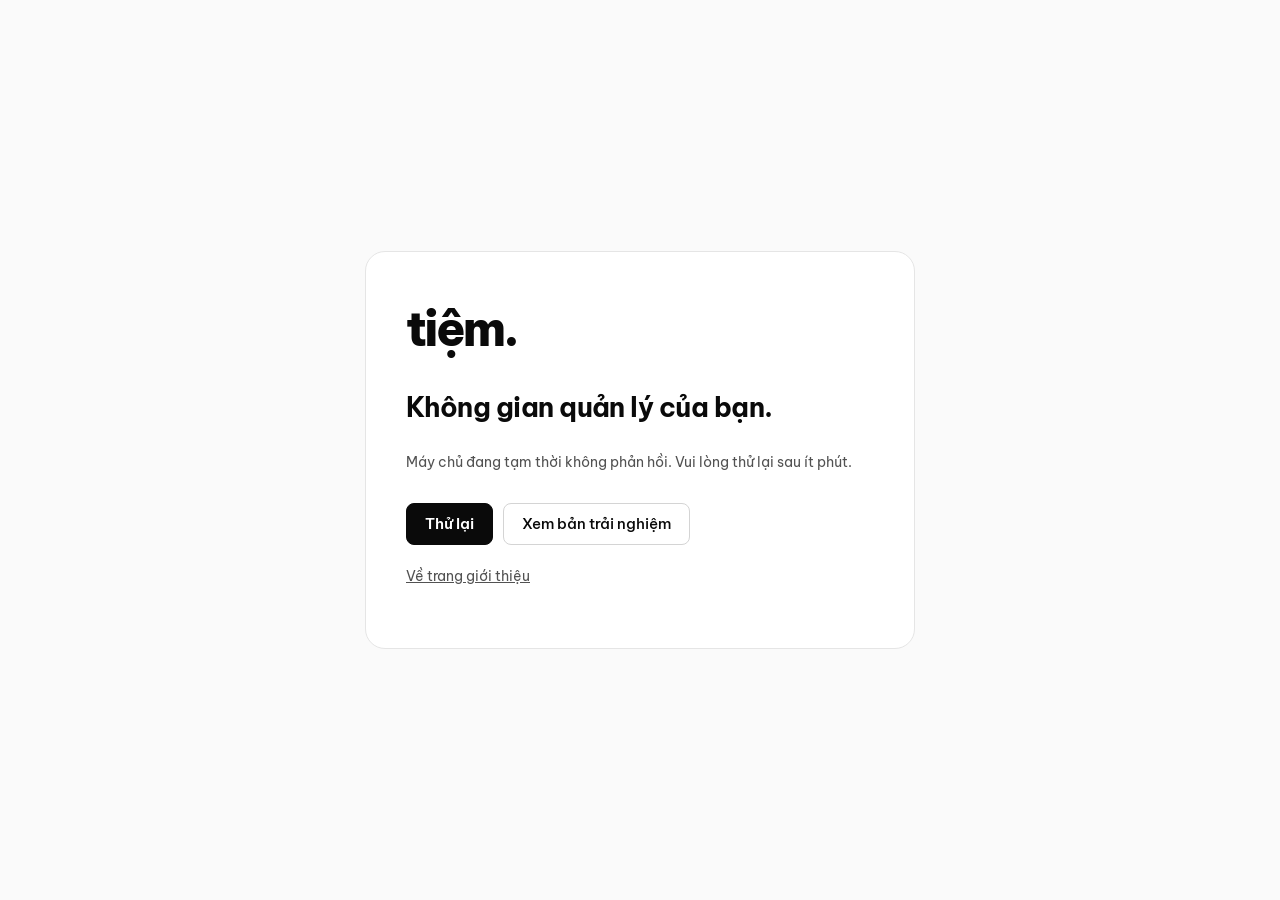
==== commit 3aae8c05: "fix: friendly error messages and retry instead of raw errors / stuck loading" ====
--- a/public/app.html
+++ b/public/app.html
@@ -138,6 +138,7 @@
     </form>
   </dialog>
 
-  <script src="app-bootstrap.js"></script>
+  <script src="net-guard.js"></script>
+<script src="app-bootstrap.js"></script>
 </body>
 </html>
